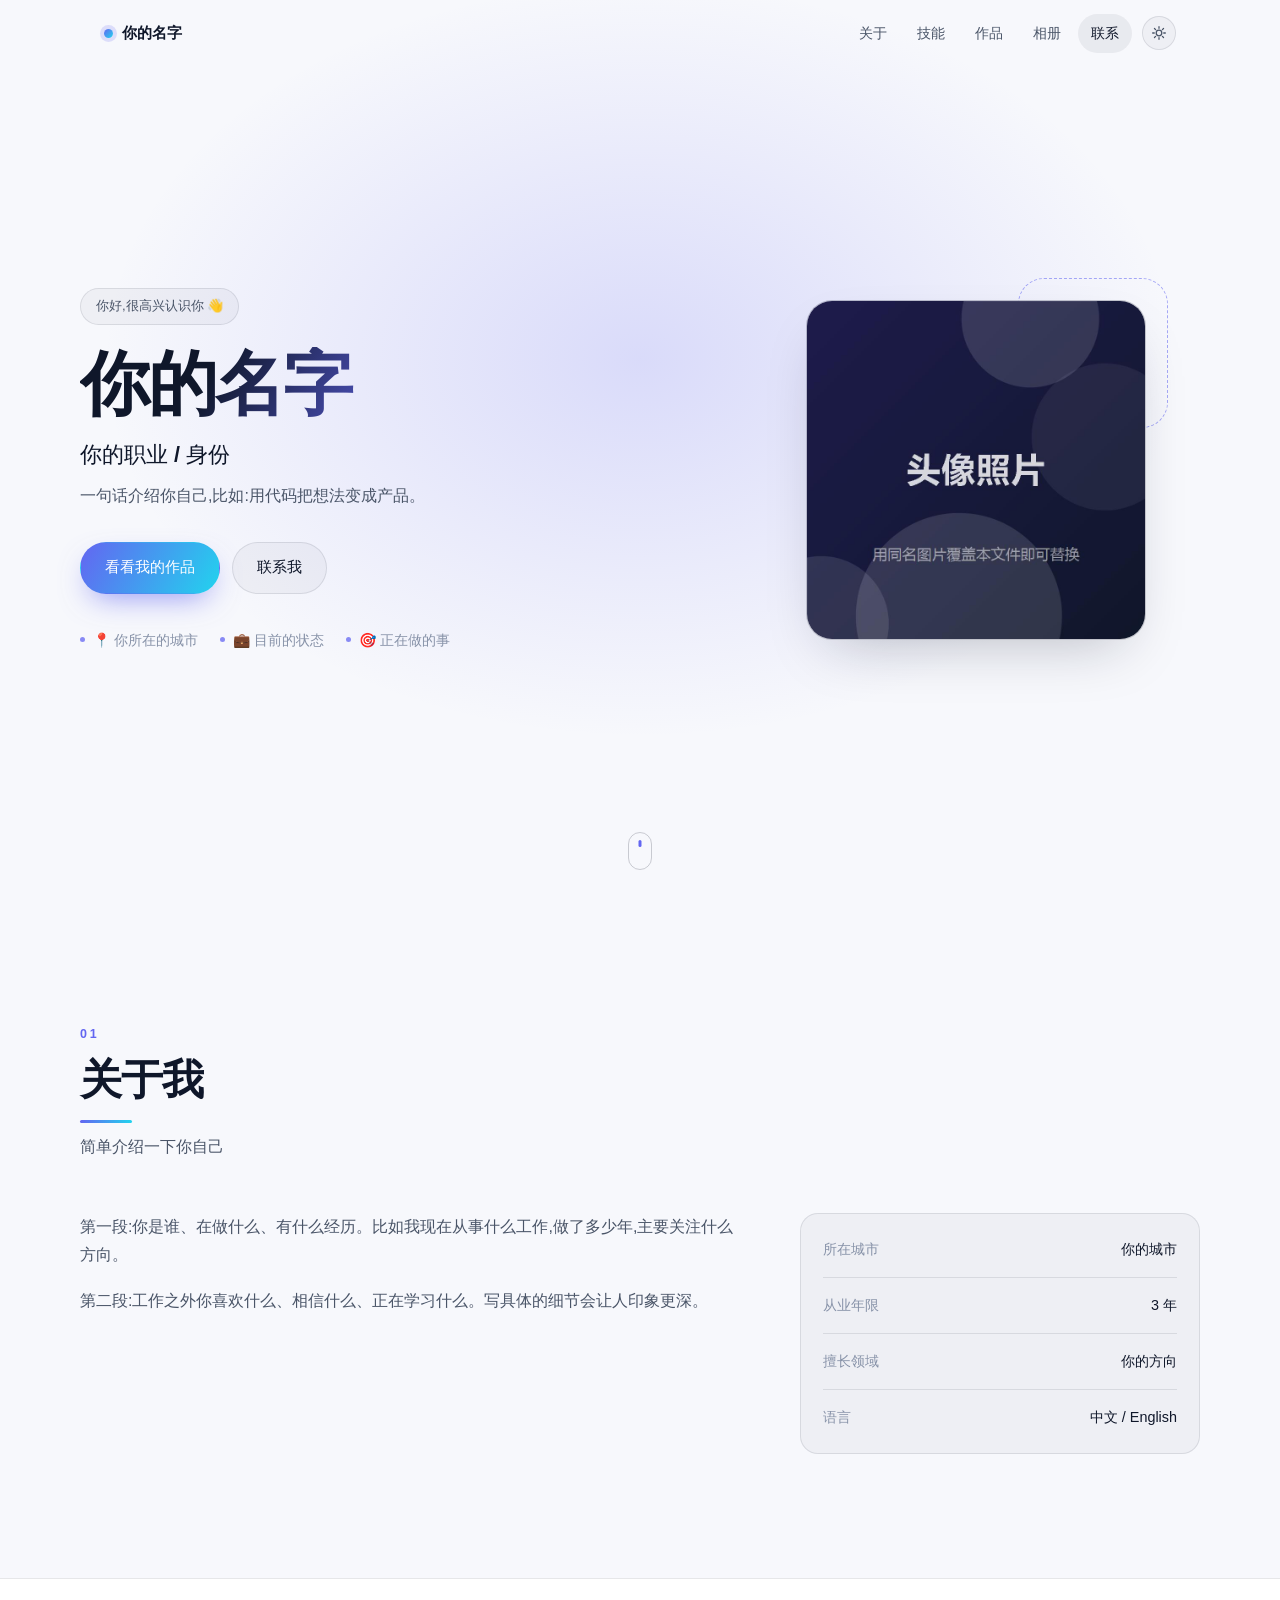
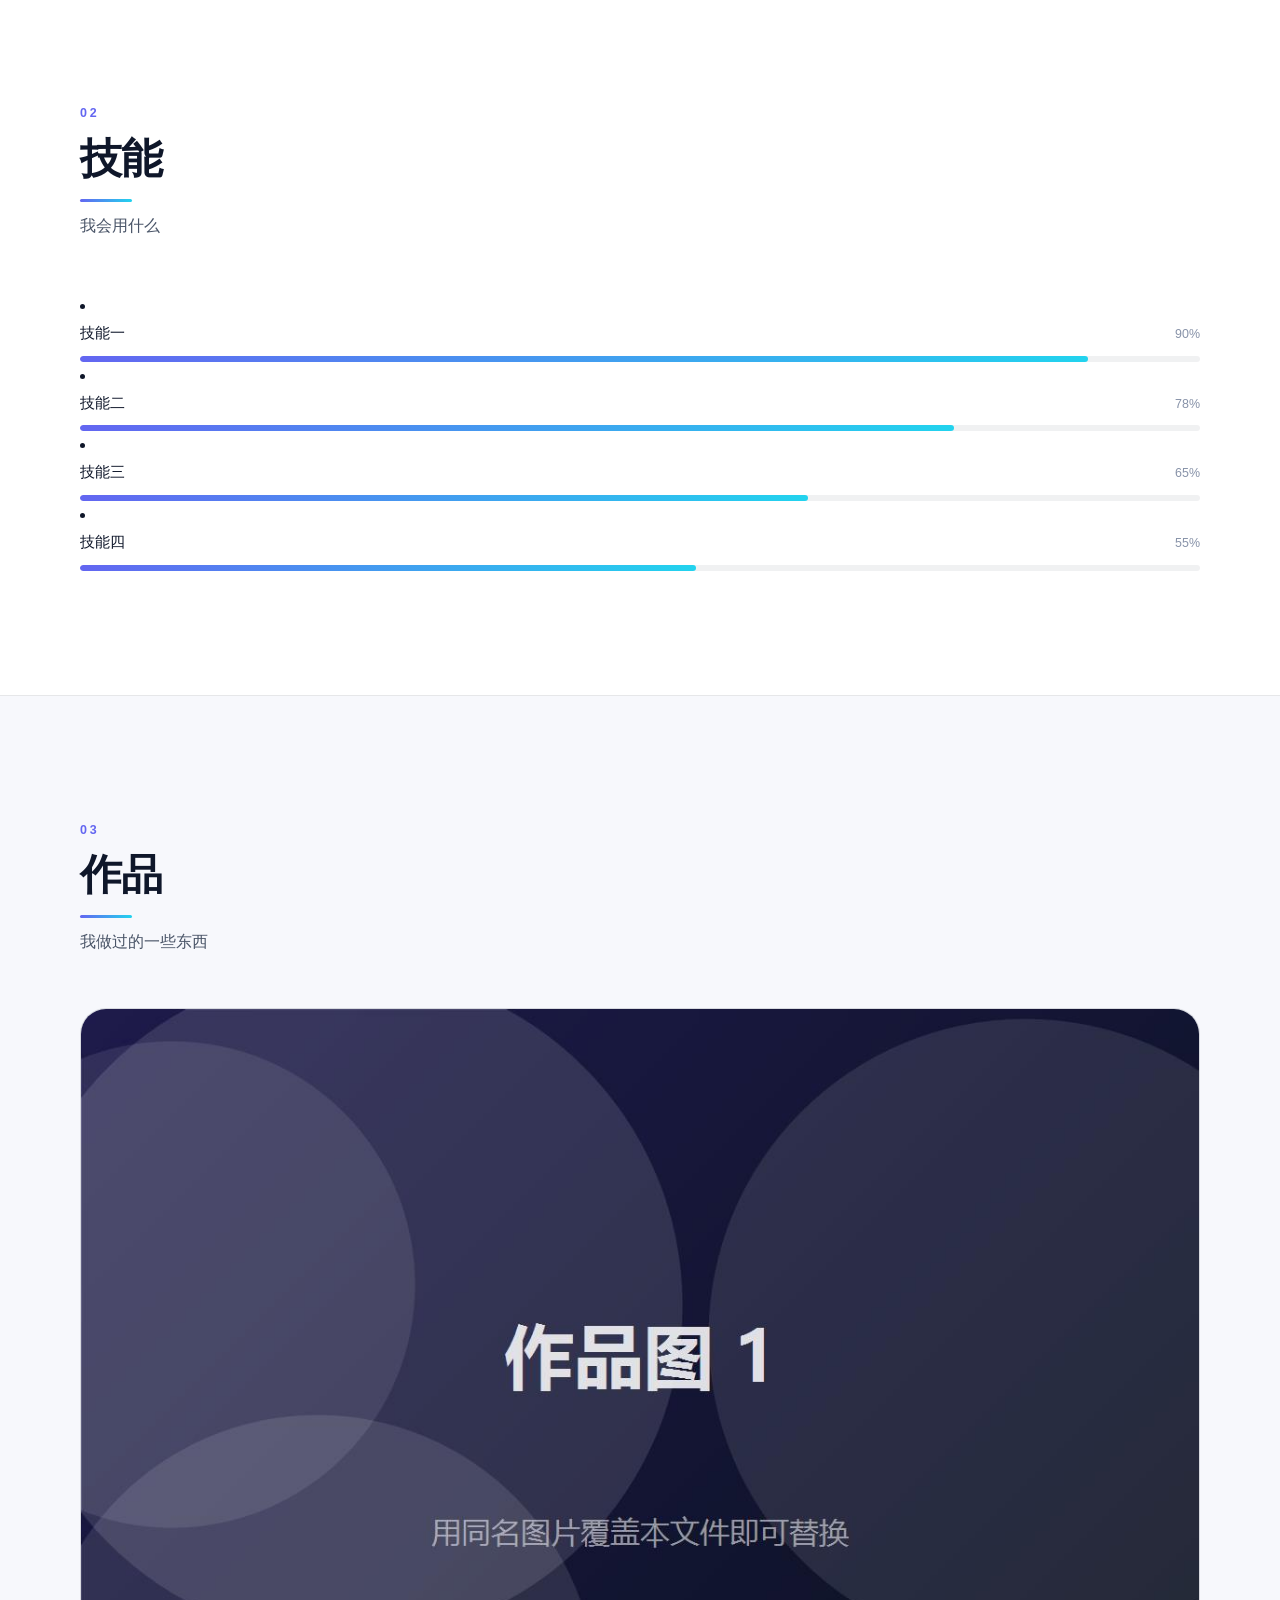
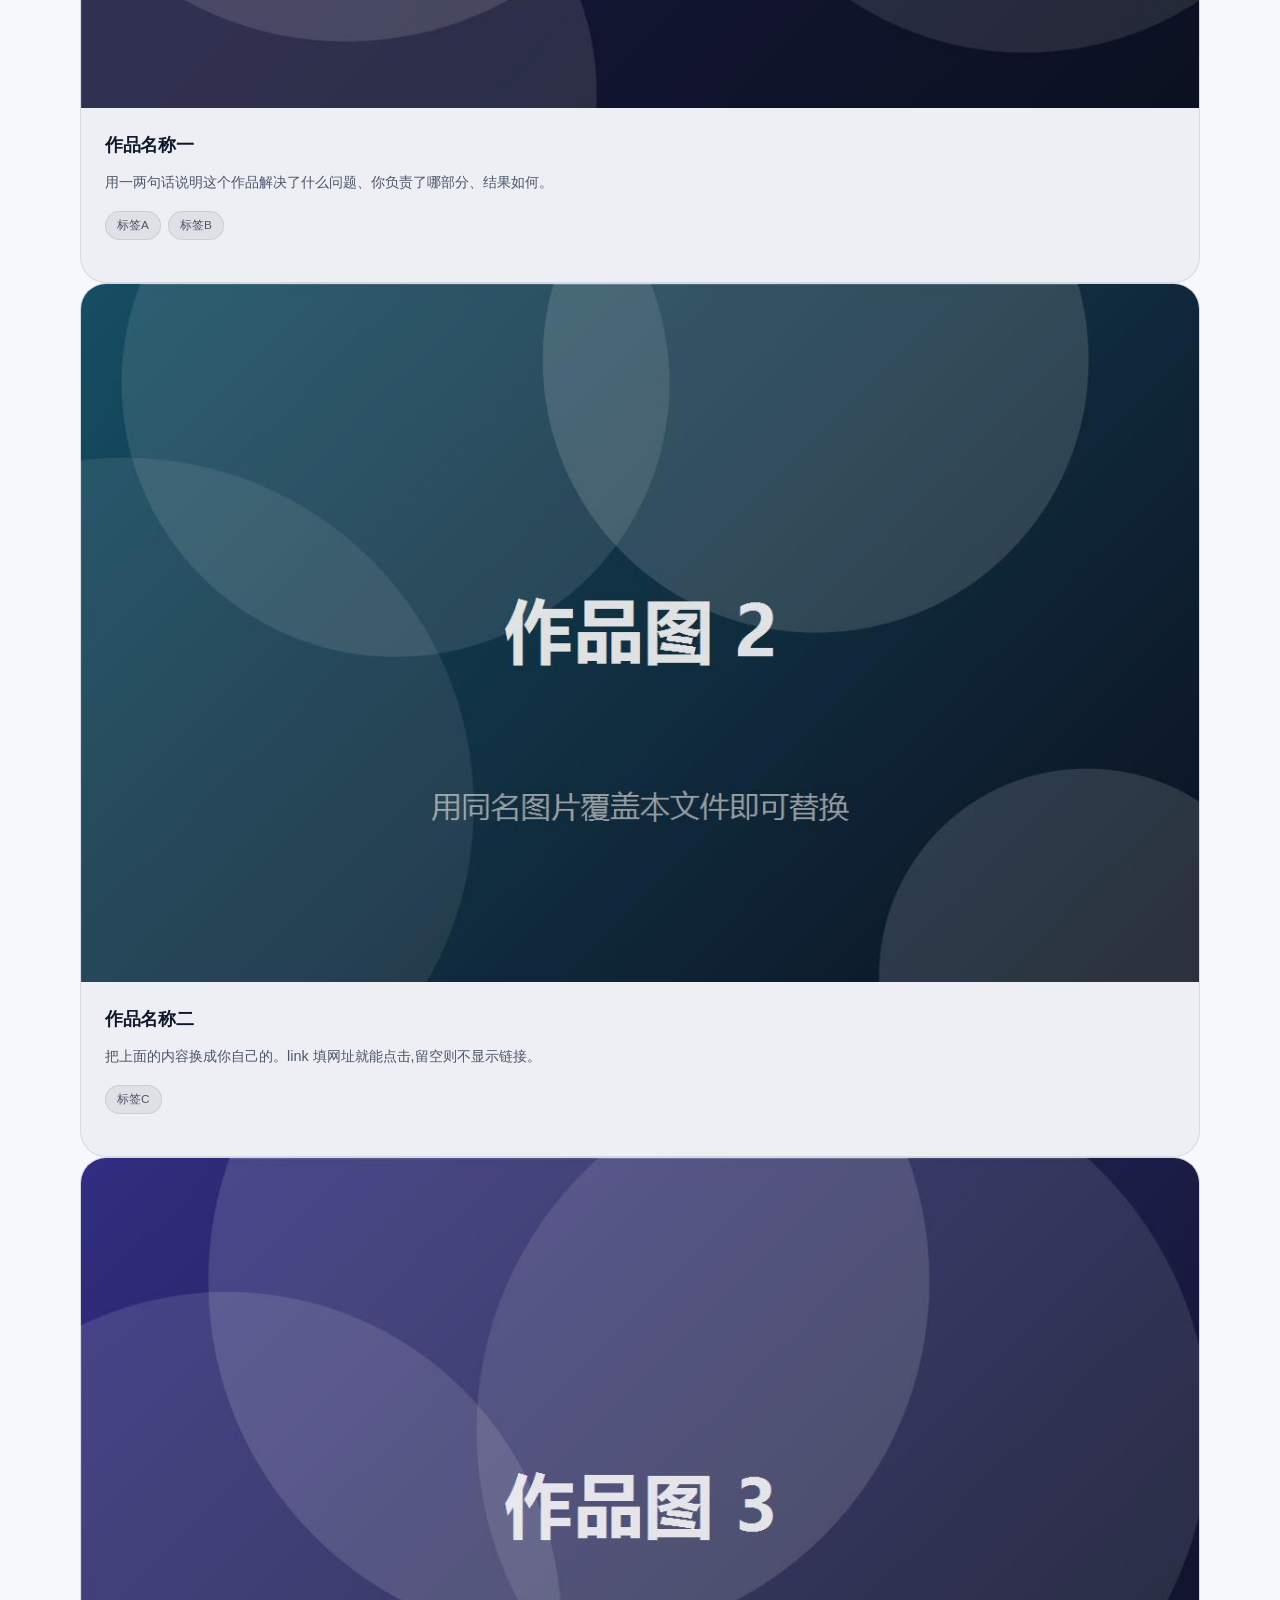
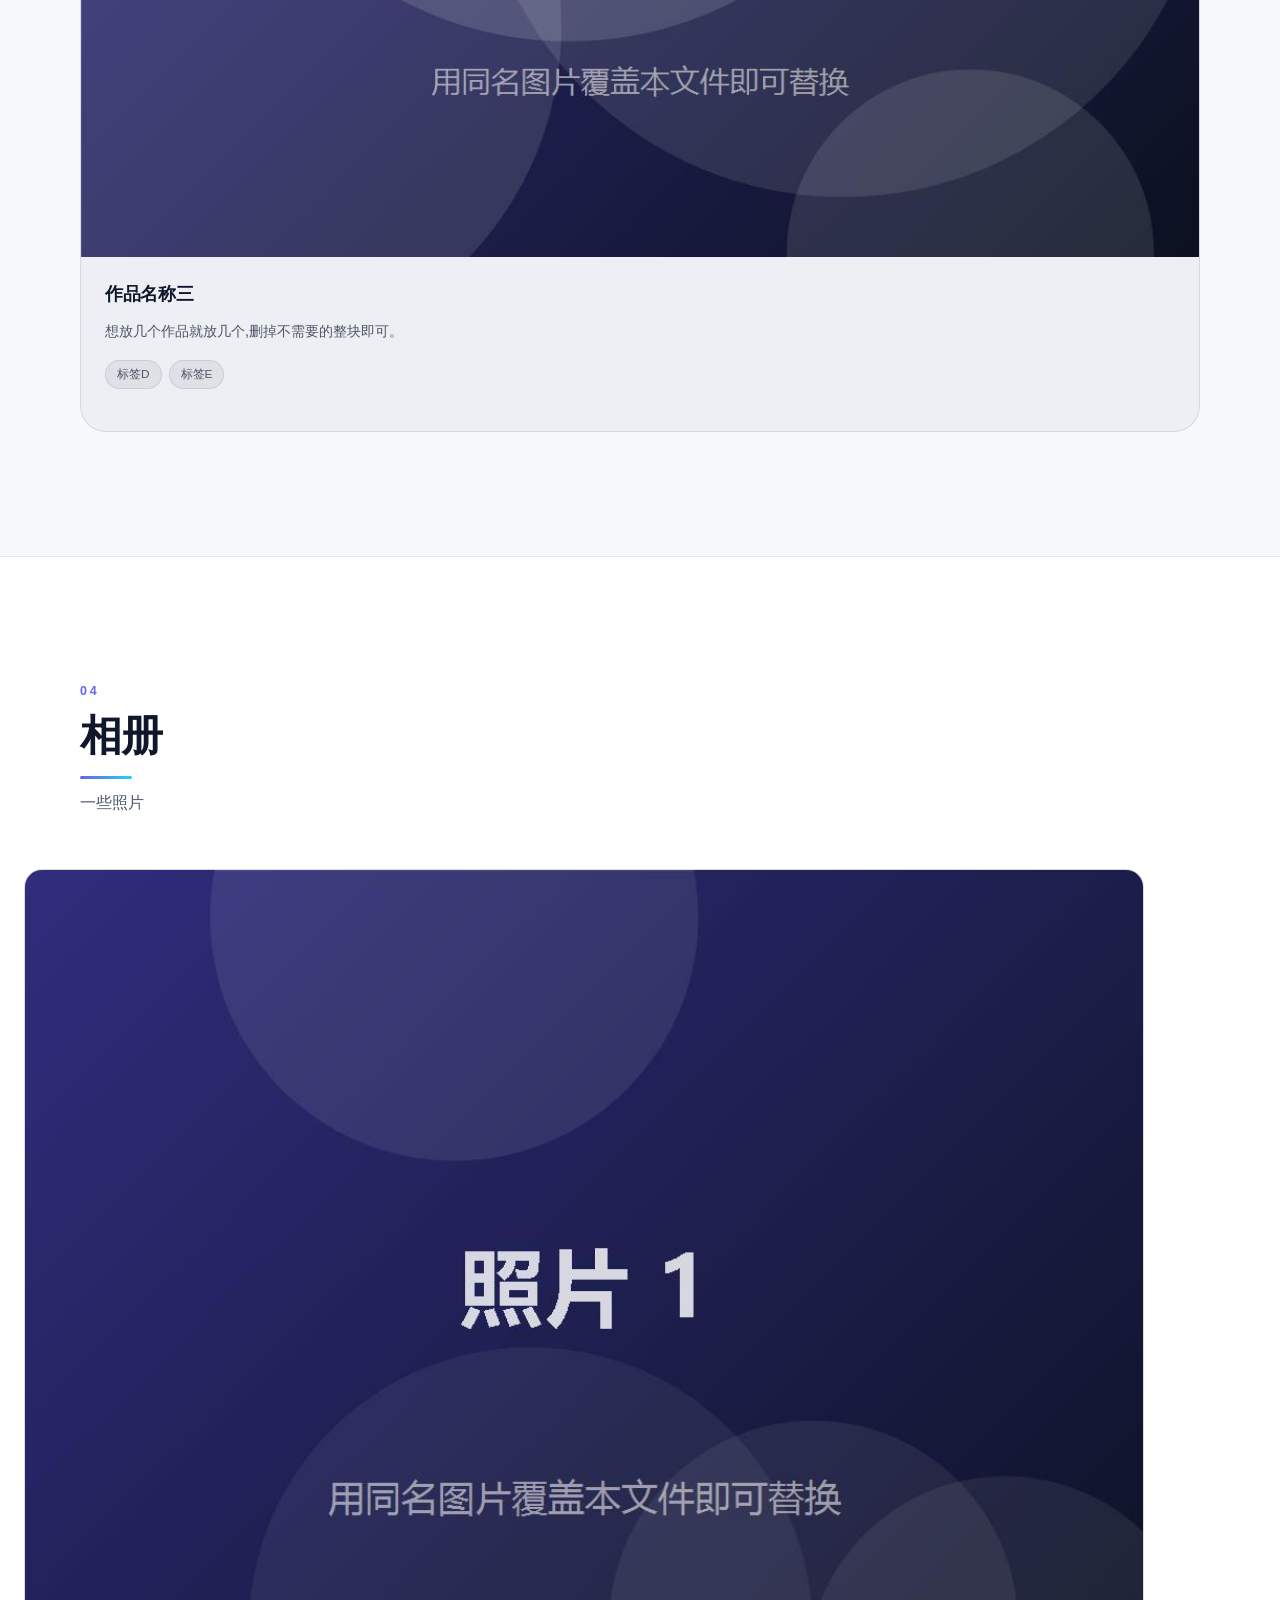
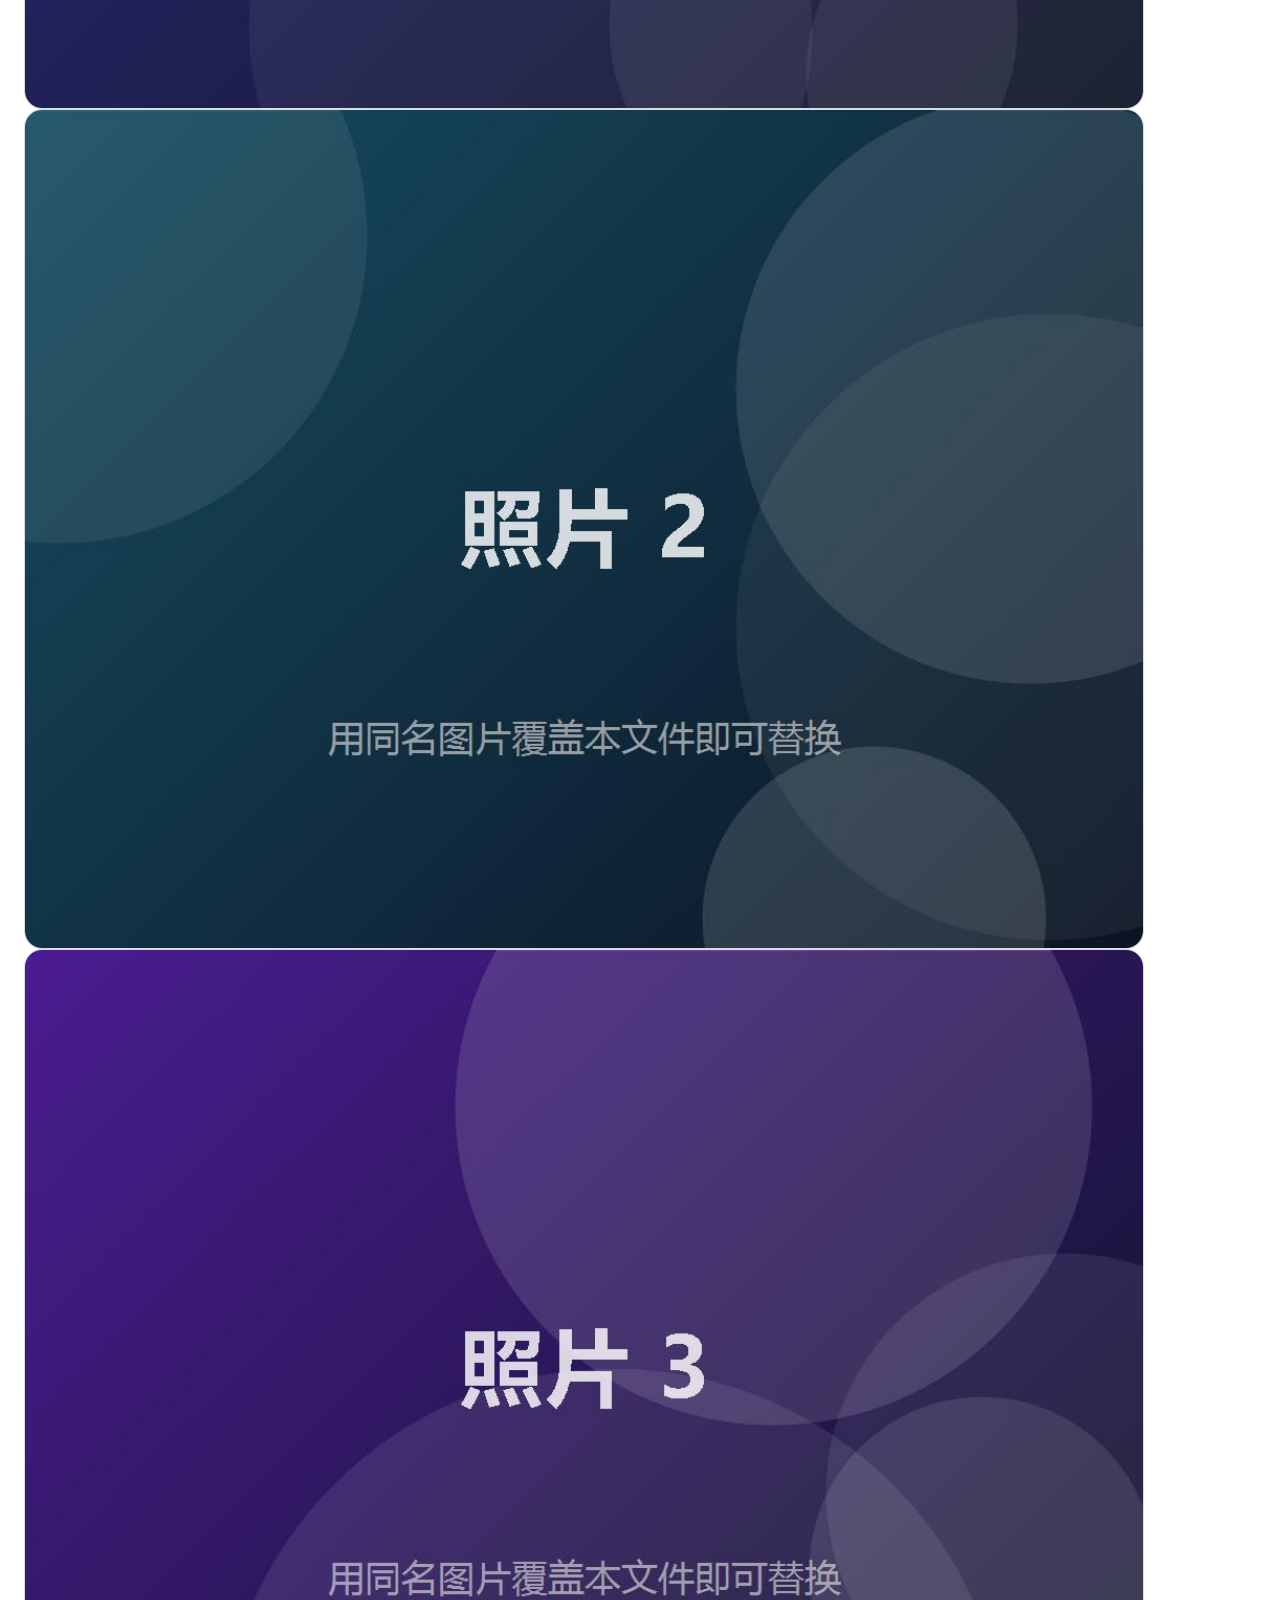
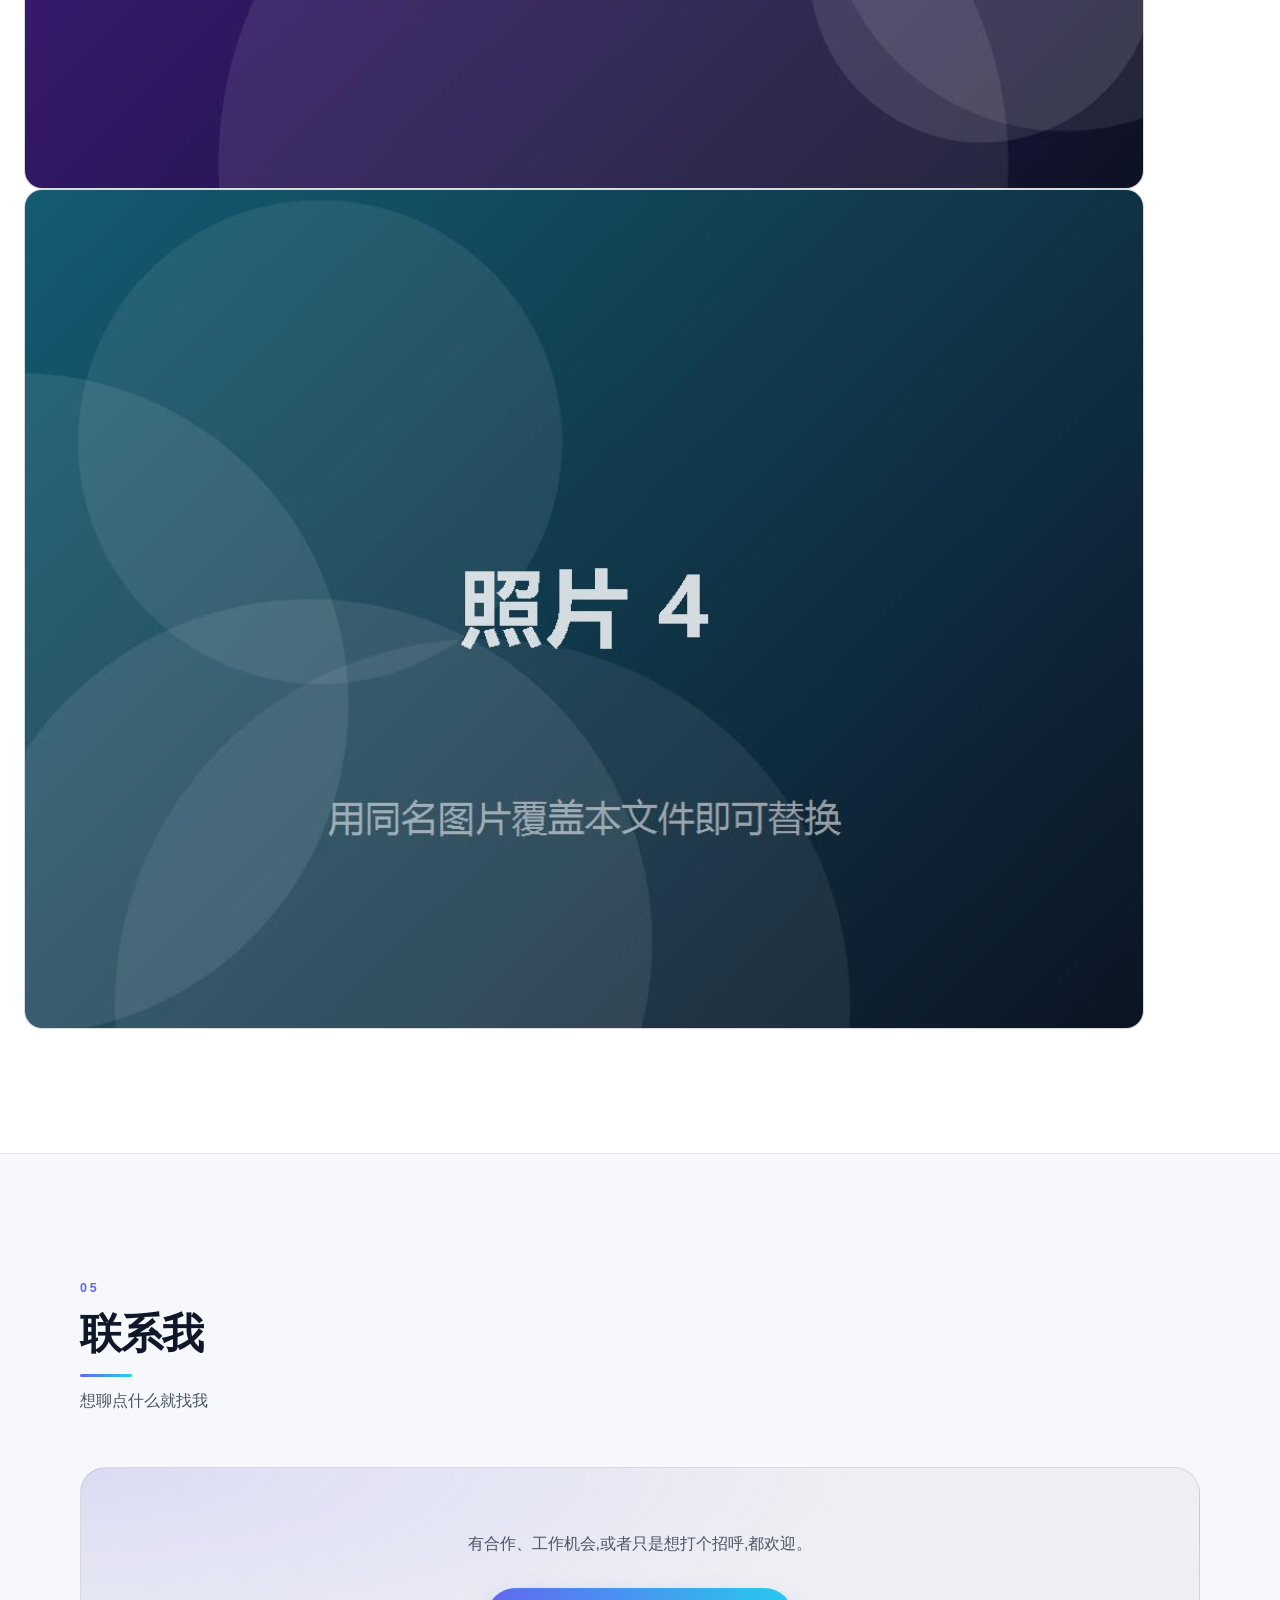
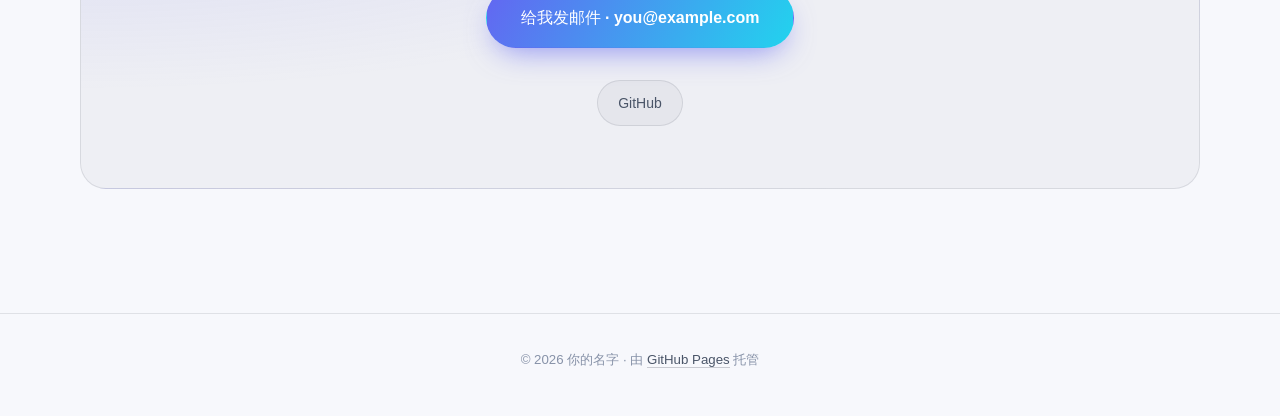
==== index.html @ f7c8733a "Deploy personal website (2026-09-28 12:48)" ====
<!DOCTYPE html>
<html lang="zh-CN" data-theme="dark">
<head>
<meta charset="UTF-8">
<meta name="viewport" content="width=device-width, initial-scale=1">
<meta name="description" content="我的个人网站 —— 作品、经历与联系方式">
<meta name="theme-color" content="#0b1120">

<!-- 社交分享卡片(可选,不影响显示) -->
<meta property="og:type" content="website">
<meta property="og:title" content="个人主页">
<meta property="og:description" content="我的个人网站 —— 作品、经历与联系方式">
<meta property="og:image" content="./images/avatar.jpg">

<title>个人主页</title>

<link rel="icon" href="./images/avatar.jpg">
<link rel="stylesheet" href="./styles.css">
</head>

<body>
<!-- 顶部导航 -->
<header class="nav" id="nav">
  <div class="nav__inner">
    <a class="nav__brand" href="#top">
      <span class="nav__dot" aria-hidden="true"></span>
      <span data-config="name">你的名字</span>
    </a>

    <button class="nav__toggle" id="navToggle" aria-label="打开菜单" aria-expanded="false" aria-controls="navMenu">
      <span></span><span></span><span></span>
    </button>

    <nav class="nav__menu" id="navMenu" aria-label="主导航">
      <a href="#about">关于</a>
      <a href="#skills">技能</a>
      <a href="#works">作品</a>
      <a href="#gallery">相册</a>
      <a href="#contact">联系</a>
      <button class="theme-btn" id="themeToggle" aria-label="切换深浅色">
        <svg class="icon-sun" viewBox="0 0 24 24" aria-hidden="true"><circle cx="12" cy="12" r="4.2"/><g stroke-linecap="round"><path d="M12 2.5v2.4M12 19.1v2.4M2.5 12h2.4M19.1 12h2.4M5.2 5.2l1.7 1.7M17.1 17.1l1.7 1.7M18.8 5.2l-1.7 1.7M6.9 17.1l-1.7 1.7"/></g></svg>
        <svg class="icon-moon" viewBox="0 0 24 24" aria-hidden="true"><path d="M20 14.5A8.5 8.5 0 0 1 9.5 4a8.5 8.5 0 1 0 10.5 10.5z"/></svg>
      </button>
    </nav>
  </div>
</header>

<main id="top">

  <!-- 首屏 -->
  <section class="hero">
    <div class="hero__glow" aria-hidden="true"></div>

    <div class="hero__inner">
      <div class="hero__text reveal">
        <p class="hero__eyebrow" data-config="greeting">你好,很高兴认识你 👋</p>

        <h1 class="hero__title">
          <span data-config="name">你的名字</span>
        </h1>

        <p class="hero__role" data-config="role">你的职业 / 身份</p>
        <p class="hero__tagline" data-config="tagline">这里是你的主页</p>

        <div class="hero__actions">
          <a class="btn btn--primary" href="#works">看看我的作品</a>
          <a class="btn btn--ghost" href="#contact">联系我</a>
        </div>

        <ul class="hero__meta" id="heroMeta"></ul>
      </div>

      <div class="hero__photo reveal" data-delay="120">
        <div class="photo-frame">
          <img id="heroAvatar" class="photo-frame__img" src="./images/avatar.jpg" alt="个人照片" width="800" height="800">
        </div>
        <div class="photo-frame__ring" aria-hidden="true"></div>
      </div>
    </div>

    <a class="hero__scroll" href="#about" aria-label="向下滚动">
      <span></span>
    </a>
  </section>

  <!-- 关于 -->
  <section class="section" id="about">
    <div class="section__head reveal">
      <span class="section__index">01</span>
      <h2 class="section__title">关于我</h2>
      <p class="section__sub" data-config="aboutSub"></p>
    </div>

    <div class="about">
      <div class="about__body reveal">
        <p data-config="aboutP1"></p>
        <p data-config="aboutP2"></p>
      </div>

      <dl class="about__facts" id="aboutFacts"></dl>
    </div>
  </section>

  <!-- 技能 -->
  <section class="section section--alt" id="skills">
    <div class="section__head reveal">
      <span class="section__index">02</span>
      <h2 class="section__title">技能</h2>
      <p class="section__sub" data-config="skillsSub"></p>
    </div>

    <ul class="skills" id="skills"></ul>
  </section>

  <!-- 作品 -->
  <section class="section" id="works">
    <div class="section__head reveal">
      <span class="section__index">03</span>
      <h2 class="section__title">作品</h2>
      <p class="section__sub" data-config="worksSub"></p>
    </div>

    <div class="works" id="works"></div>
  </section>

  <!-- 相册 -->
  <section class="section section--alt" id="gallery">
    <div class="section__head reveal">
      <span class="section__index">04</span>
      <h2 class="section__title">相册</h2>
      <p class="section__sub" data-config="gallerySub"></p>
    </div>

    <div class="gallery" id="gallery"></div>
  </section>

  <!-- 联系 -->
  <section class="section" id="contact">
    <div class="section__head reveal">
      <span class="section__index">05</span>
      <h2 class="section__title">联系我</h2>
      <p class="section__sub" data-config="contactSub"></p>
    </div>

    <div class="contact reveal">
      <p class="contact__lead" data-config="contactLead"></p>
      <a class="btn btn--primary btn--lg" id="contactMail" href="#">给我发邮件</a>
      <ul class="contact__links" id="contactLinks"></ul>
    </div>
  </section>

</main>

<footer class="footer">
  <p>
    © <span id="year"></span>
    <span data-config="name">你的名字</span>
    · 由 <a href="https://pages.github.com/" target="_blank" rel="noopener">GitHub Pages</a> 托管
  </p>
</footer>

<!-- 图片灯箱 -->
<div class="lightbox" id="lightbox" hidden>
  <button class="lightbox__close" id="lightboxClose" aria-label="关闭">×</button>
  <img id="lightboxImg" src="" alt="">
</div>

<script src="./content.js"></script>
<script src="./script.js"></script>
</body>
</html>
---- styles.css ----
/* ==========================================================================
   个人网站样式
   配色改这里就够了:下面 :root 里的 --accent / --accent-2 两个颜色
   ========================================================================== */

:root{
  --accent:      #6366f1;
  --accent-2:    #22d3ee;
  --radius:      18px;
  --radius-lg:   26px;
  --maxw:        1120px;
  --ease:        cubic-bezier(.22,.61,.36,1);
  --font: "Inter", -apple-system, BlinkMacSystemFont, "Segoe UI",
          "PingFang SC", "Hiragino Sans GB", "Microsoft YaHei", sans-serif;
}

/* 深色(默认) */
[data-theme="dark"]{
  --bg:        #0b1120;
  --bg-alt:    #0e1526;
  --surface:   rgba(255,255,255,.045);
  --surface-2: rgba(255,255,255,.075);
  --border:    rgba(255,255,255,.10);
  --border-hi: rgba(255,255,255,.20);
  --text:      #e8edf7;
  --text-mid:  #a3aec4;
  --text-dim:  #6b7893;
  --shadow:    0 24px 60px -20px rgba(0,0,0,.85);
  --glow:      radial-gradient(60% 60% at 50% 40%, rgba(99,102,241,.30), transparent 70%);
}

/* 浅色 */
[data-theme="light"]{
  --bg:        #f7f8fc;
  --bg-alt:    #ffffff;
  --surface:   rgba(15,23,42,.035);
  --surface-2: rgba(15,23,42,.06);
  --border:    rgba(15,23,42,.10);
  --border-hi: rgba(15,23,42,.20);
  --text:      #0f172a;
  --text-mid:  #4a5568;
  --text-dim:  #8792a8;
  --shadow:    0 24px 60px -24px rgba(15,23,42,.28);
  --glow:      radial-gradient(60% 60% at 50% 40%, rgba(99,102,241,.20), transparent 70%);
}

*,*::before,*::after{ box-sizing:border-box; }

html{ scroll-behavior:smooth; scroll-padding-top:84px; }

body{
  margin:0;
  background:var(--bg);
  color:var(--text);
  font-family:var(--font);
  font-size:16px;
  line-height:1.75;
  -webkit-font-smoothing:antialiased;
  overflow-x:hidden;
  transition:background .35s var(--ease), color .35s var(--ease);
}

img{ max-width:100%; display:block; }
a{ color:inherit; text-decoration:none; }
ul,dl,dd{ margin:0; padding:0; list-style:none; }
h1,h2,h3,p{ margin:0; }
button{ font:inherit; cursor:pointer; }
svg{ width:1em; height:1em; fill:none; stroke:currentColor; stroke-width:1.9; }

::selection{ background:var(--accent); color:#fff; }

/* 滚动条 */
::-webkit-scrollbar{ width:10px; }
::-webkit-scrollbar-track{ background:var(--bg); }
::-webkit-scrollbar-thumb{ background:var(--border-hi); border-radius:99px; border:3px solid var(--bg); }
::-webkit-scrollbar-thumb:hover{ background:var(--accent); }

/* ---------- 进场动画 ---------- */
.reveal{
  opacity:0;
  transform:translateY(26px);
  transition:opacity .8s var(--ease), transform .8s var(--ease);
}
.reveal.is-visible{ opacity:1; transform:none; }

@media (prefers-reduced-motion:reduce){
  html{ scroll-behavior:auto; }
  .reveal{ opacity:1; transform:none; transition:none; }
  *{ animation-duration:.01ms !important; }
}

/* ==========================================================================
   导航
   ========================================================================== */
.nav{
  position:fixed; inset:0 0 auto; z-index:100;
  transition:background .3s var(--ease), border-color .3s var(--ease), backdrop-filter .3s;
  border-bottom:1px solid transparent;
}
.nav.is-stuck{
  background:color-mix(in srgb, var(--bg) 78%, transparent);
  backdrop-filter:blur(16px) saturate(180%);
  border-bottom-color:var(--border);
}
.nav__inner{
  max-width:var(--maxw); margin-inline:auto;
  padding:14px 24px;
  display:flex; align-items:center; gap:24px;
}
.nav__brand{
  display:flex; align-items:center; gap:9px;
  font-weight:650; letter-spacing:-.01em; font-size:.95rem;
  margin-right:auto;
}
.nav__dot{
  width:9px; height:9px; border-radius:50%;
  background:linear-gradient(135deg,var(--accent),var(--accent-2));
  box-shadow:0 0 0 4px color-mix(in srgb, var(--accent) 18%, transparent);
}
.nav__menu{ display:flex; align-items:center; gap:4px; }
.nav__menu > a{
  position:relative;
  padding:7px 13px; border-radius:99px;
  font-size:.875rem; color:var(--text-mid);
  transition:color .2s, background .2s;
}
.nav__menu > a:hover{ color:var(--text); background:var(--surface); }
.nav__menu > a.is-active{ color:var(--text); background:var(--surface-2); }

.theme-btn{
  display:grid; place-items:center;
  width:34px; height:34px; margin-left:6px;
  border:1px solid var(--border); border-radius:50%;
  background:var(--surface); color:var(--text-mid);
  transition:color .2s, border-color .2s, transform .2s;
}
.theme-btn:hover{ color:var(--text); border-color:var(--border-hi); transform:rotate(-18deg); }
.theme-btn svg{ width:16px; height:16px; }
[data-theme="dark"] .icon-sun,
[data-theme="light"] .icon-moon{ display:none; }

.nav__toggle{
  display:none; flex-direction:column; justify-content:center; gap:4px;
  width:38px; height:38px; padding:0 8px;
  background:none; border:1px solid var(--border); border-radius:11px;
}
.nav__toggle span{
  display:block; height:2px; border-radius:2px; background:var(--text);
  transition:transform .3s var(--ease), opacity .2s;
}
.nav__toggle[aria-expanded="true"] span:nth-child(1){ transform:translateY(6px) rotate(45deg); }
.nav__toggle[aria-expanded="true"] span:nth-child(2){ opacity:0; }
.nav__toggle[aria-expanded="true"] span:nth-child(3){ transform:translateY(-6px) rotate(-45deg); }

/* ==========================================================================
   首屏
   ========================================================================== */
.hero{
  position:relative;
  min-height:100svh;
  display:grid; align-items:center;
  padding:120px 24px 80px;
  overflow:hidden;
}
.hero__glow{
  position:absolute; inset:0; background:var(--glow);
  pointer-events:none;
  animation:breathe 9s ease-in-out infinite;
}
@keyframes breathe{
  0%,100%{ opacity:.75; transform:scale(1); }
  50%    { opacity:1;   transform:scale(1.12); }
}
.hero__inner{
  position:relative;
  max-width:var(--maxw); margin-inline:auto; width:100%;
  display:grid; grid-template-columns:1.15fr .85fr;
  align-items:center; gap:64px;
}
.hero__eyebrow{
  display:inline-block;
  padding:6px 15px; margin-bottom:22px;
  border:1px solid var(--border); border-radius:99px;
  background:var(--surface);
  font-size:.82rem; color:var(--text-mid);
}
.hero__title{
  font-size:clamp(2.4rem,6.2vw,4.4rem);
  font-weight:780; letter-spacing:-.035em; line-height:1.04;
  background:linear-gradient(120deg,var(--text) 22%,var(--accent) 62%,var(--accent-2));
  -webkit-background-clip:text; background-clip:text;
  -webkit-text-fill-color:transparent;
  margin-bottom:16px;
}
.hero__role{
  font-size:clamp(1.05rem,2vw,1.35rem);
  font-weight:560; color:var(--text);
  margin-bottom:8px;
}
.hero__tagline{ color:var(--text-mid); max-width:46ch; margin-bottom:32px; }

.hero__actions{ display:flex; flex-wrap:wrap; gap:12px; margin-bottom:34px; }

.btn{
  display:inline-flex; align-items:center; justify-content:center; gap:8px;
  padding:12px 24px; border-radius:99px;
  font-size:.92rem; font-weight:560; white-space:nowrap;
  border:1px solid transparent;
  transition:transform .22s var(--ease), box-shadow .22s, background .22s, border-color .22s, color .22s;
}
.btn--primary{
  background:linear-gradient(120deg,var(--accent),var(--accent-2));
  color:#fff;
  box-shadow:0 12px 30px -10px color-mix(in srgb, var(--accent) 70%, transparent);
}
.btn--primary:hover{
  transform:translateY(-2px);
  box-shadow:0 18px 40px -12px color-mix(in srgb, var(--accent) 85%, transparent);
}
.btn--ghost{
  background:var(--surface); border-color:var(--border); color:var(--text);
}
.btn--ghost:hover{ transform:translateY(-2px); border-color:var(--border-hi); background:var(--surface-2); }
.btn--lg{ padding:15px 34px; font-size:1rem; }

.hero__meta{ display:flex; flex-wrap:wrap; gap:10px 22px; font-size:.875rem; color:var(--text-dim); }
.hero__meta li{ display:flex; align-items:center; gap:8px; }
.hero__meta li::before{
  content:""; width:5px; height:5px; border-radius:50%;
  background:var(--accent); opacity:.75; flex:none;
}

/* 头像 */
.hero__photo{ position:relative; justify-self:center; }
.photo-frame{
  position:relative; z-index:1;
  width:min(340px,72vw); aspect-ratio:1;
  border-radius:var(--radius-lg);
  overflow:hidden;
  border:1px solid var(--border-hi);
  box-shadow:var(--shadow);
  background:var(--surface);
}
.photo-frame__img{ width:100%; height:100%; object-fit:cover; }
.photo-frame__ring{
  position:absolute; inset:-22px -22px auto auto; width:150px; height:150px;
  border:1.5px dashed color-mix(in srgb, var(--accent) 55%, transparent);
  border-radius:var(--radius-lg);
  animation:spin 26s linear infinite;
}
@keyframes spin{ to{ transform:rotate(360deg); } }

.hero__scroll{
  position:absolute; left:50%; bottom:30px; translate:-50% 0;
  width:24px; height:38px; border:1.5px solid var(--border-hi); border-radius:99px;
}
.hero__scroll span{
  position:absolute; left:50%; top:7px; translate:-50% 0;
  width:3px; height:7px; border-radius:99px; background:var(--accent);
  animation:wheel 1.8s var(--ease) infinite;
}
@keyframes wheel{
  0%  { opacity:0; translate:-50% -3px; }
  40% { opacity:1; }
  100%{ opacity:0; translate:-50% 14px; }
}

/* ==========================================================================
   区块通用
   ========================================================================== */
.section{ padding:clamp(76px,10vw,124px) 24px; }
.section--alt{ background:var(--bg-alt); border-block:1px solid var(--border); }
.section > *{ max-width:var(--maxw); margin-inline:auto; }

.section__head{ margin-bottom:52px; }
.section__index{
  display:block;
  font-size:.78rem; font-weight:700; letter-spacing:.22em;
  color:var(--accent); margin-bottom:10px;
}
.section__title{
  font-size:clamp(1.75rem,4vw,2.6rem);
  font-weight:740; letter-spacing:-.03em; line-height:1.15;
  margin-bottom:10px;
}
.section__title::after{
  content:""; display:block; width:52px; height:3px; margin-top:16px;
  border-radius:3px;
  background:linear-gradient(90deg,var(--accent),var(--accent-2));
}
.section__sub{ color:var(--text-mid); max-width:58ch; }

/* ==========================================================================
   关于
   ========================================================================== */
.about{ display:grid; grid-template-columns:1.25fr .75fr; gap:52px; align-items:start; }
.about__body p{ color:var(--text-mid); margin-bottom:18px; }
.about__body p:last-child{ margin-bottom:0; }

.about__facts{
  padding:8px 22px;
  border:1px solid var(--border); border-radius:var(--radius);
  background:var(--surface);
}
.about__facts > div{
  display:flex; justify-content:space-between; gap:18px;
  padding:15px 0; border-bottom:1px solid var(--border);
  font-size:.9rem;
}
.about__facts > div:last-child{ border-bottom:0; }
.about__facts dt{ color:var(--text-dim); flex:none; }
.about__facts dd{ color:var(--text); font-weight:540; text-align:right; }

/* ==========================================================================
   技能
   ========================================================================== */
.skills{ display:grid; grid-template-columns:repeat(auto-fit,minmax(280px,1fr)); gap:18px 40px; }
.skill{ }
.skill__top{ display:flex; justify-content:space-between; align-items:baseline; margin-bottom:9px; }
.skill__name{ font-size:.95rem; font-weight:540; }
.skill__pct{ font-size:.78rem; color:var(--text-dim); font-variant-numeric:tabular-nums; }
.skill__track{
  height:6px; border-radius:99px; background:var(--surface-2); overflow:hidden;
}
.skill__bar{
  height:100%; width:0; border-radius:99px;
  background:linear-gradient(90deg,var(--accent),var(--accent-2));
  transition:width 1.3s var(--ease);
}
.reveal.is-visible .skill__bar{ width:var(--w); }

/* ==========================================================================
   作品
   ========================================================================== */
.works{ display:grid; grid-template-columns:repeat(auto-fit,minmax(310px,1fr)); gap:26px; }
.work{
  display:flex; flex-direction:column;
  border:1px solid var(--border); border-radius:var(--radius-lg);
  background:var(--surface);
  overflow:hidden;
  transition:transform .35s var(--ease), border-color .35s, box-shadow .35s;
}
.work:hover{
  transform:translateY(-6px);
  border-color:var(--border-hi);
  box-shadow:var(--shadow);
}
.work__thumb{ aspect-ratio:16/10; overflow:hidden; background:var(--surface-2); }
.work__thumb img{ width:100%; height:100%; object-fit:cover; transition:transform .6s var(--ease); }
.work:hover .work__thumb img{ transform:scale(1.05); }
.work__body{ padding:22px 24px 26px; display:flex; flex-direction:column; flex:1; }
.work__title{ font-size:1.1rem; font-weight:640; letter-spacing:-.015em; margin-bottom:9px; }
.work__desc{ font-size:.9rem; color:var(--text-mid); margin-bottom:16px; flex:1; }
.work__tags{ display:flex; flex-wrap:wrap; gap:7px; margin-bottom:16px; }
.work__tags span{
  padding:3px 11px; border-radius:99px;
  border:1px solid var(--border); background:var(--surface-2);
  font-size:.74rem; color:var(--text-mid);
}
.work__link{
  align-self:flex-start;
  font-size:.875rem; font-weight:560; color:var(--accent);
  display:inline-flex; align-items:center; gap:6px;
}
.work__link:hover{ gap:10px; }
.work__link::after{ content:"→"; transition:transform .25s var(--ease); }
.work__link:hover::after{ transform:translateX(3px); }

/* ==========================================================================
   相册
   ========================================================================== */
.gallery{ display:grid; grid-template-columns:repeat(auto-fit,minmax(230px,1fr)); gap:16px; }
.shot{
  position:relative; margin:0;
  aspect-ratio:4/3; overflow:hidden;
  border:1px solid var(--border); border-radius:var(--radius);
  background:var(--surface-2); cursor:zoom-in;
}
.shot img{ width:100%; height:100%; object-fit:cover; transition:transform .7s var(--ease), filter .4s; }
.shot:hover img{ transform:scale(1.07); }
.shot figcaption{
  position:absolute; inset:auto 0 0;
  padding:26px 16px 13px;
  font-size:.82rem; color:#fff;
  background:linear-gradient(to top, rgba(0,0,0,.72), transparent);
  opacity:0; transform:translateY(8px);
  transition:opacity .35s var(--ease), transform .35s var(--ease);
}
.shot:hover figcaption{ opacity:1; transform:none; }

/* 灯箱 */
.lightbox{
  position:fixed; inset:0; z-index:200;
  display:grid; place-items:center;
  padding:32px;
  background:rgba(4,7,16,.92);
  backdrop-filter:blur(8px);
  animation:fade .28s var(--ease);
}
@keyframes fade{ from{ opacity:0; } }
.lightbox[hidden]{ display:none; }
.lightbox img{
  max-width:min(1200px,92vw); max-height:86vh;
  border-radius:var(--radius); box-shadow:0 30px 90px -20px #000;
  animation:pop .34s var(--ease);
}
@keyframes pop{ from{ opacity:0; transform:scale(.94); } }
.lightbox__close{
  position:absolute; top:22px; right:26px;
  width:44px; height:44px; border-radius:50%;
  border:1px solid rgba(255,255,255,.22); background:rgba(255,255,255,.08);
  color:#fff; font-size:1.6rem; line-height:1;
  transition:background .2s, transform .2s;
}
.lightbox__close:hover{ background:rgba(255,255,255,.18); transform:rotate(90deg); }

/* ==========================================================================
   联系
   ========================================================================== */
.contact{
  padding:clamp(38px,6vw,62px);
  border:1px solid var(--border); border-radius:var(--radius-lg);
  background:
    radial-gradient(120% 120% at 0% 0%, color-mix(in srgb, var(--accent) 14%, transparent), transparent 58%),
    var(--surface);
  text-align:center;
}
.contact__lead{ color:var(--text-mid); max-width:52ch; margin:0 auto 30px; }
.contact__links{
  display:flex; flex-wrap:wrap; justify-content:center; gap:10px;
  margin-top:32px;
}
.contact__links a{
  padding:10px 20px; border-radius:99px;
  border:1px solid var(--border); background:var(--surface);
  font-size:.875rem; color:var(--text-mid);
  transition:color .2s, border-color .2s, transform .2s, background .2s;
}
.contact__links a:hover{
  color:var(--text); border-color:var(--accent);
  background:var(--surface-2); transform:translateY(-2px);
}

/* ==========================================================================
   页脚
   ========================================================================== */
.footer{
  padding:34px 24px 44px;
  border-top:1px solid var(--border);
  text-align:center;
  font-size:.83rem; color:var(--text-dim);
}
.footer a{ color:var(--text-mid); border-bottom:1px solid var(--border-hi); }
.footer a:hover{ color:var(--accent); }

/* ==========================================================================
   移动端
   ========================================================================== */
@media (max-width:880px){
  html{ scroll-padding-top:70px; }

  .nav__toggle{ display:flex; }
  .nav__menu{
    position:fixed; inset:62px 12px auto;
    flex-direction:column; align-items:stretch; gap:2px;
    padding:12px;
    border:1px solid var(--border); border-radius:var(--radius);
    background:color-mix(in srgb, var(--bg) 96%, transparent);
    backdrop-filter:blur(18px);
    box-shadow:var(--shadow);
    opacity:0; visibility:hidden; transform:translateY(-10px);
    transition:opacity .28s var(--ease), transform .28s var(--ease), visibility .28s;
  }
  .nav__menu.is-open{ opacity:1; visibility:visible; transform:none; }
  .nav__menu > a{ padding:12px 14px; font-size:.95rem; }
  .theme-btn{ width:100%; height:42px; margin:6px 0 0; border-radius:12px; }
  .theme-btn svg{ width:18px; height:18px; }

  .hero{ padding-top:104px; min-height:auto; }
  .hero__inner{ grid-template-columns:1fr; gap:44px; text-align:center; }
  .hero__text{ order:2; }
  .hero__photo{ order:1; }
  .hero__eyebrow{ margin-bottom:18px; }
  .hero__tagline{ margin-inline:auto; }
  .hero__actions{ justify-content:center; }
  .hero__meta{ justify-content:center; }
  .hero__scroll{ display:none; }

  .section > .section__head,
  .section > .about,
  .section > .skills,
  .section > .works,
  .section > .gallery,
  .section > .contact{ max-width:var(--maxw); }

  .section__head{ margin-bottom:38px; }
  .section__title::after{ margin-inline:auto; }
  .section__head{ text-align:center; }
  .section__sub{ margin-inline:auto; }

  .about{ grid-template-columns:1fr; gap:32px; }
  .works{ grid-template-columns:1fr; }
  .gallery{ grid-template-columns:repeat(auto-fit,minmax(150px,1fr)); gap:10px; }
  .contact{ padding:32px 22px; }
}

@media (max-width:420px){
  .hero__actions .btn{ width:100%; }
}
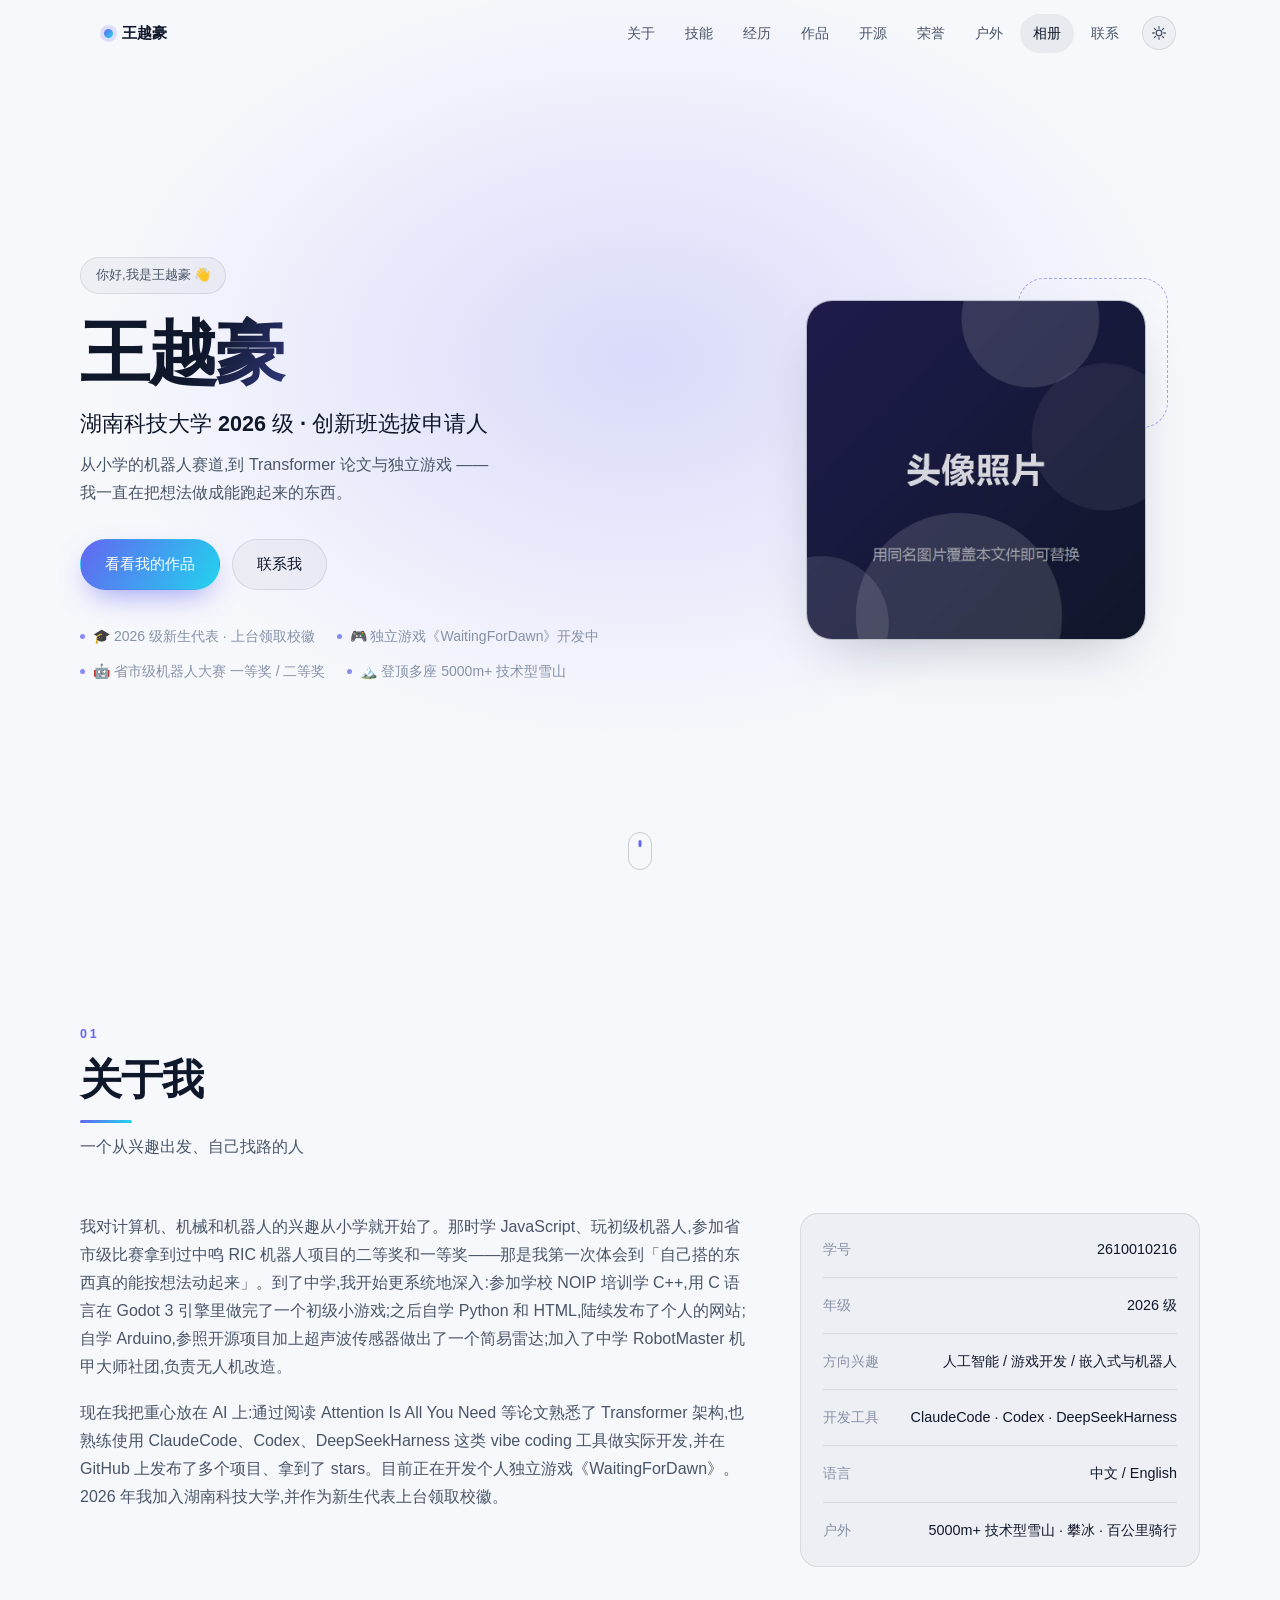
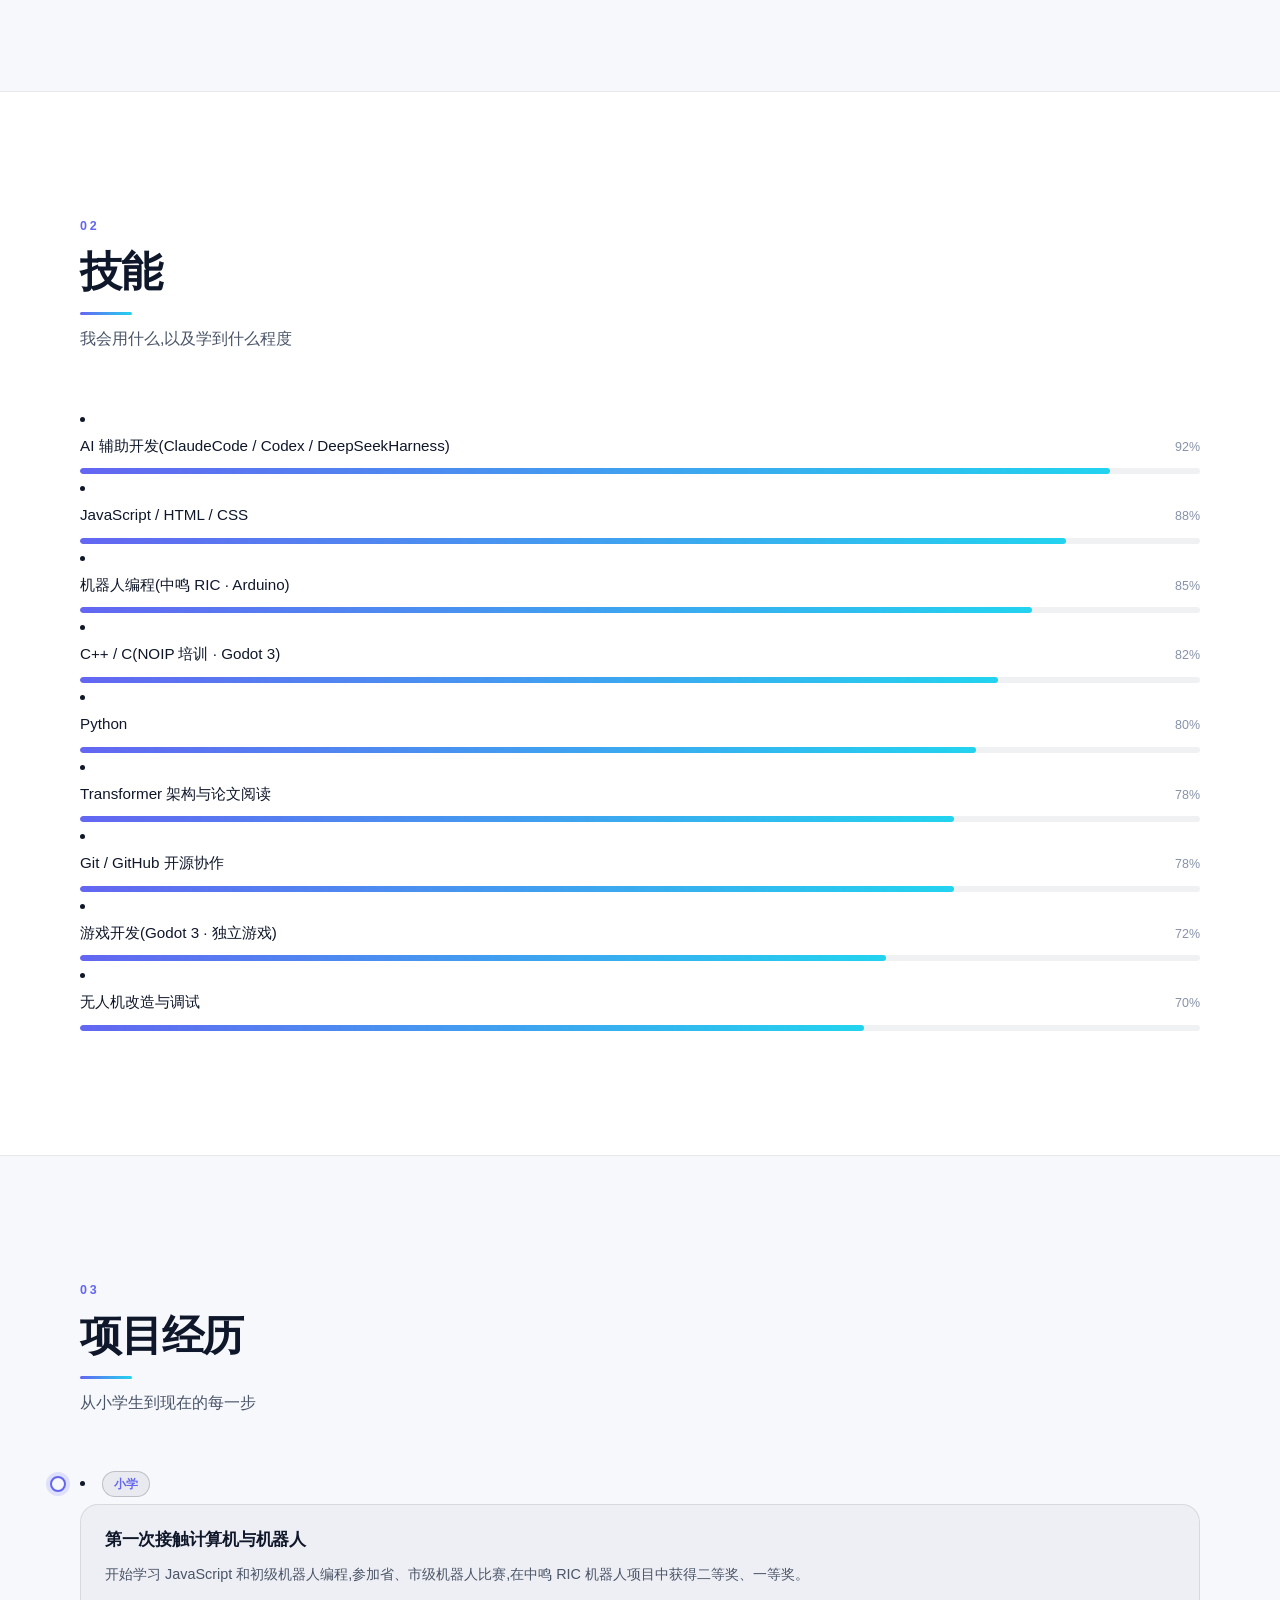
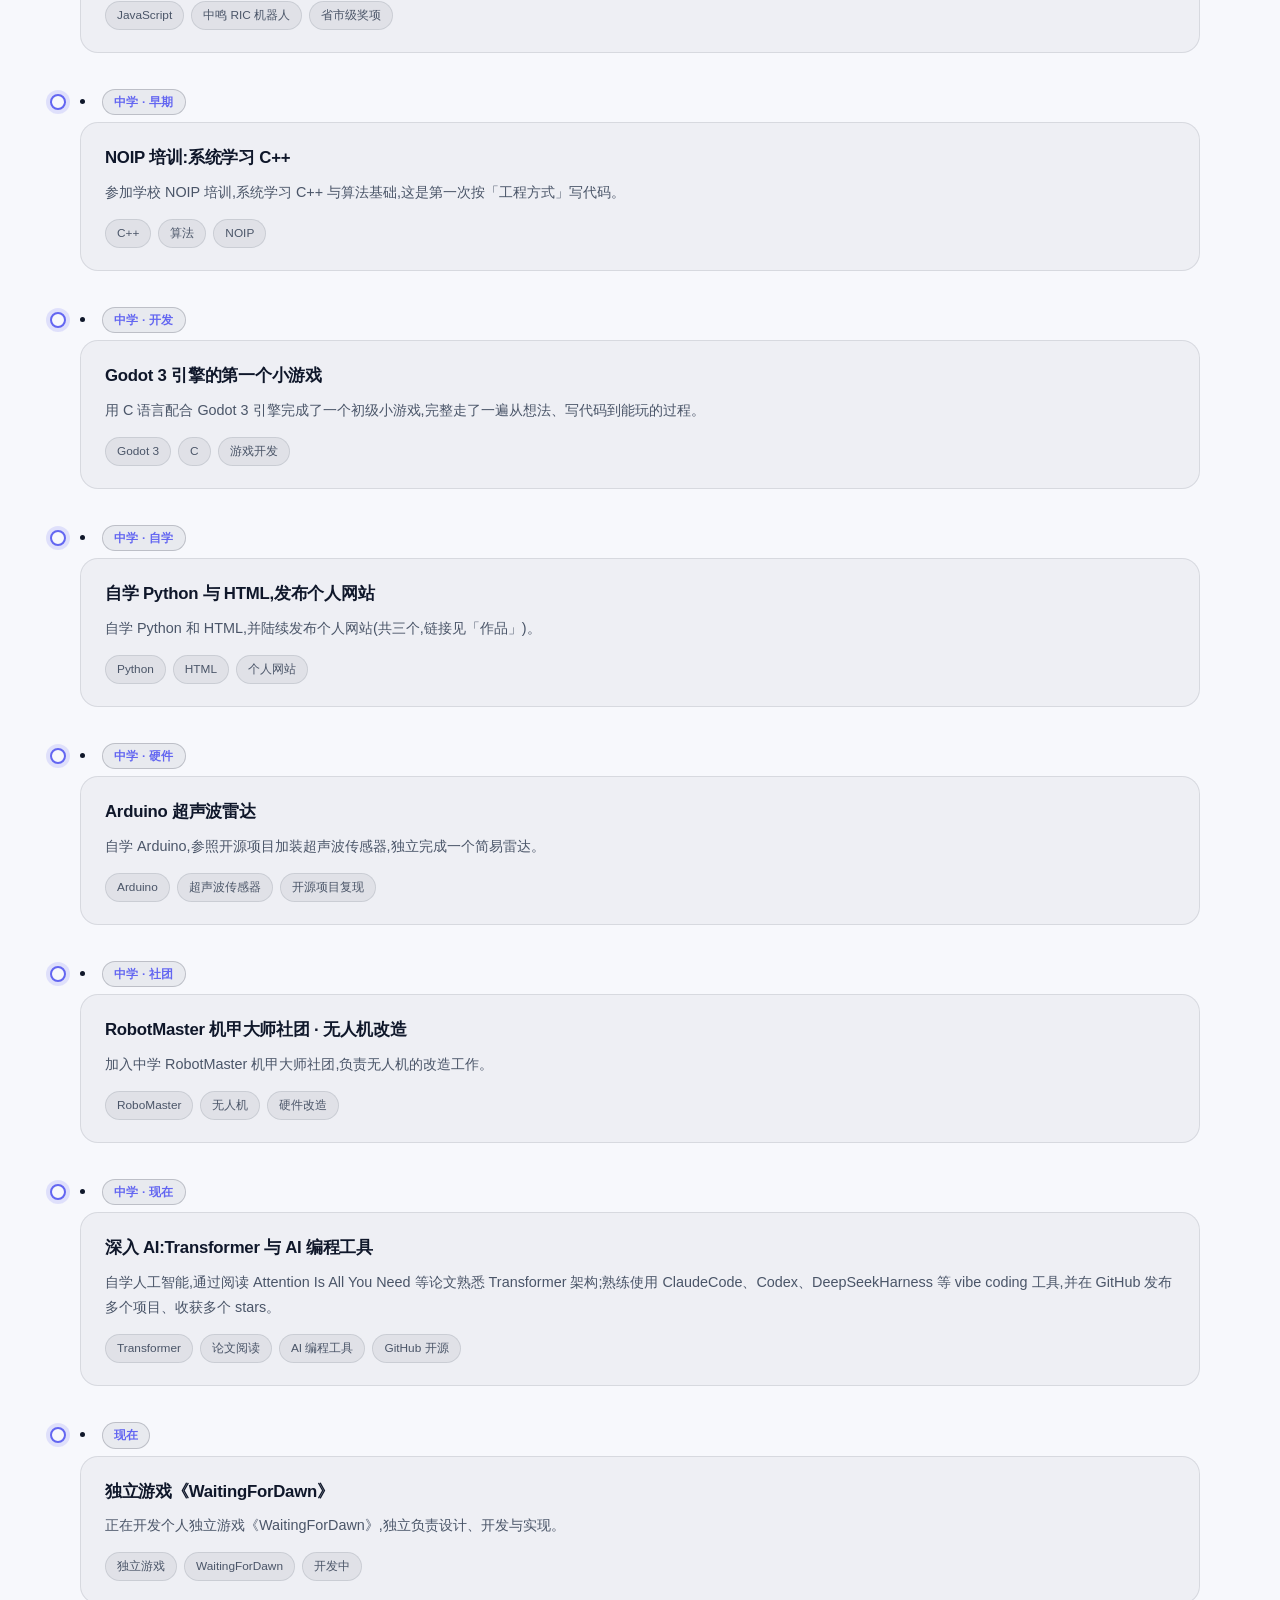
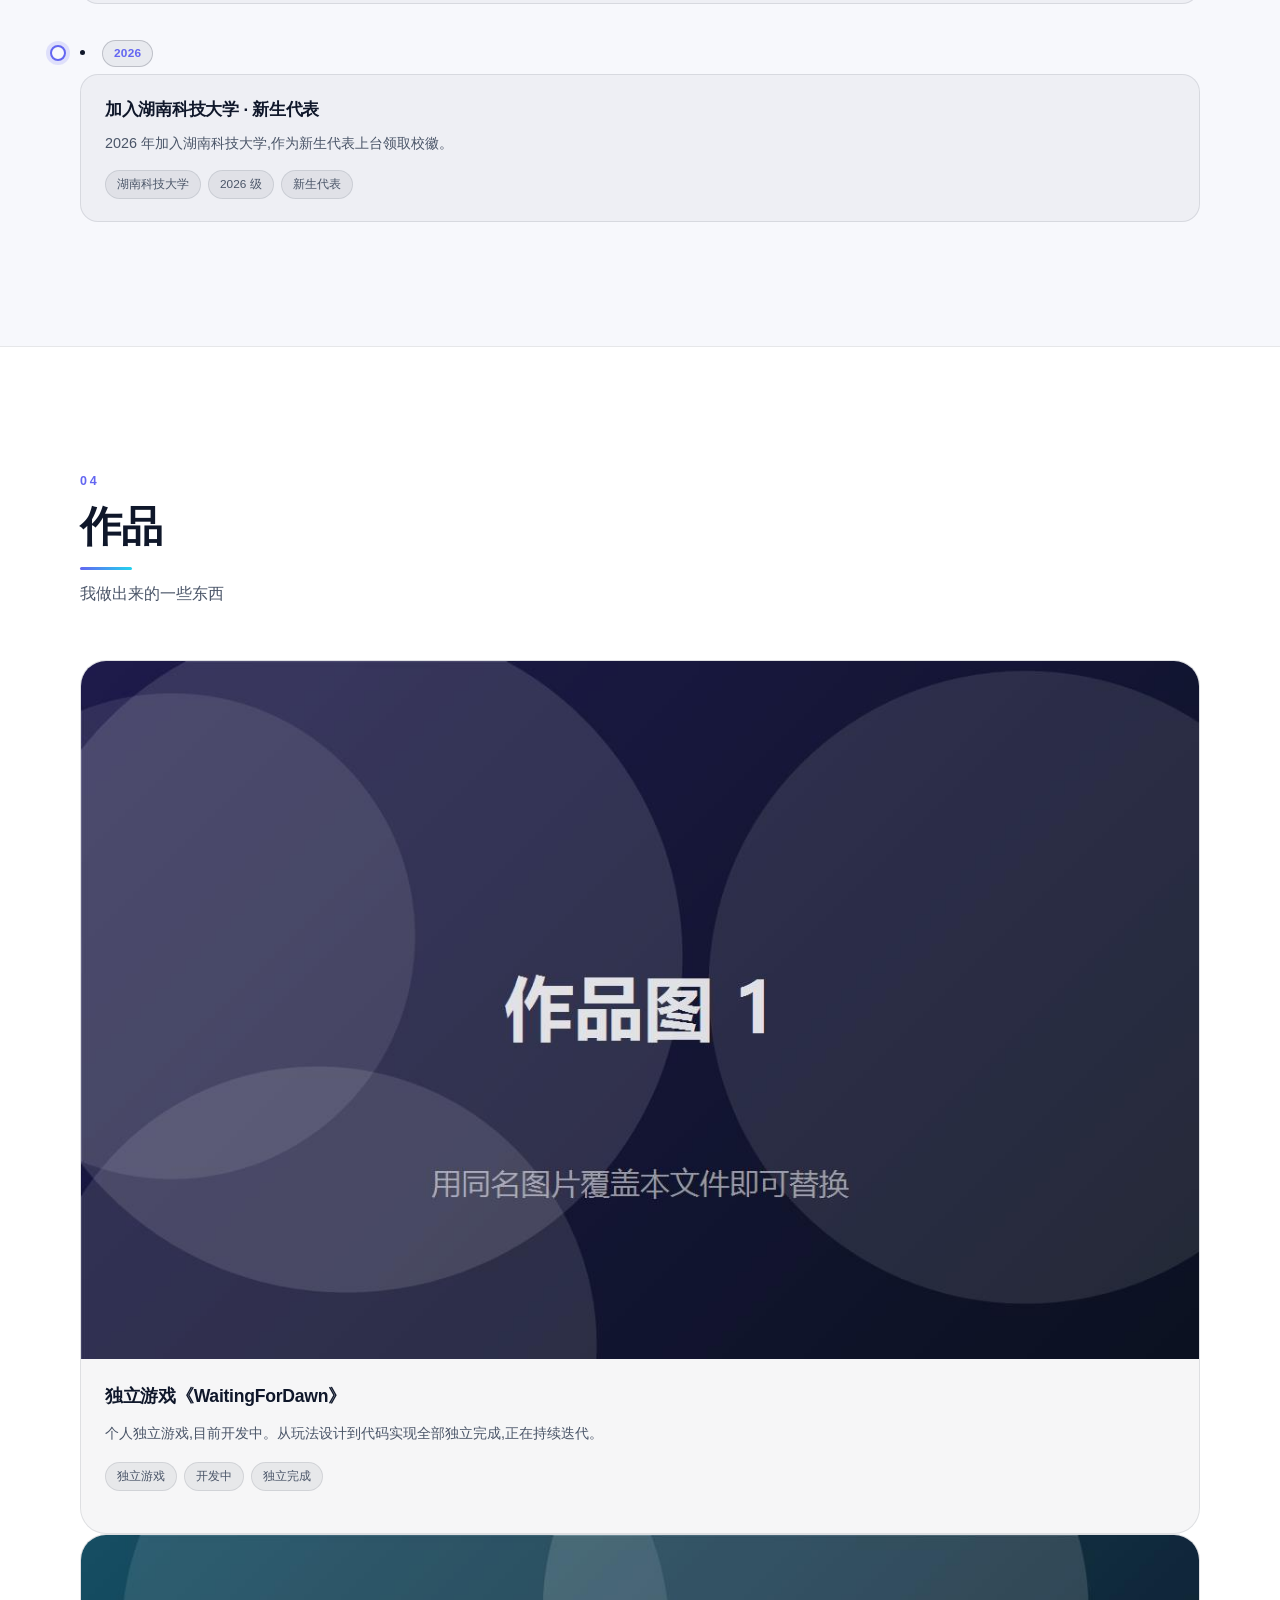
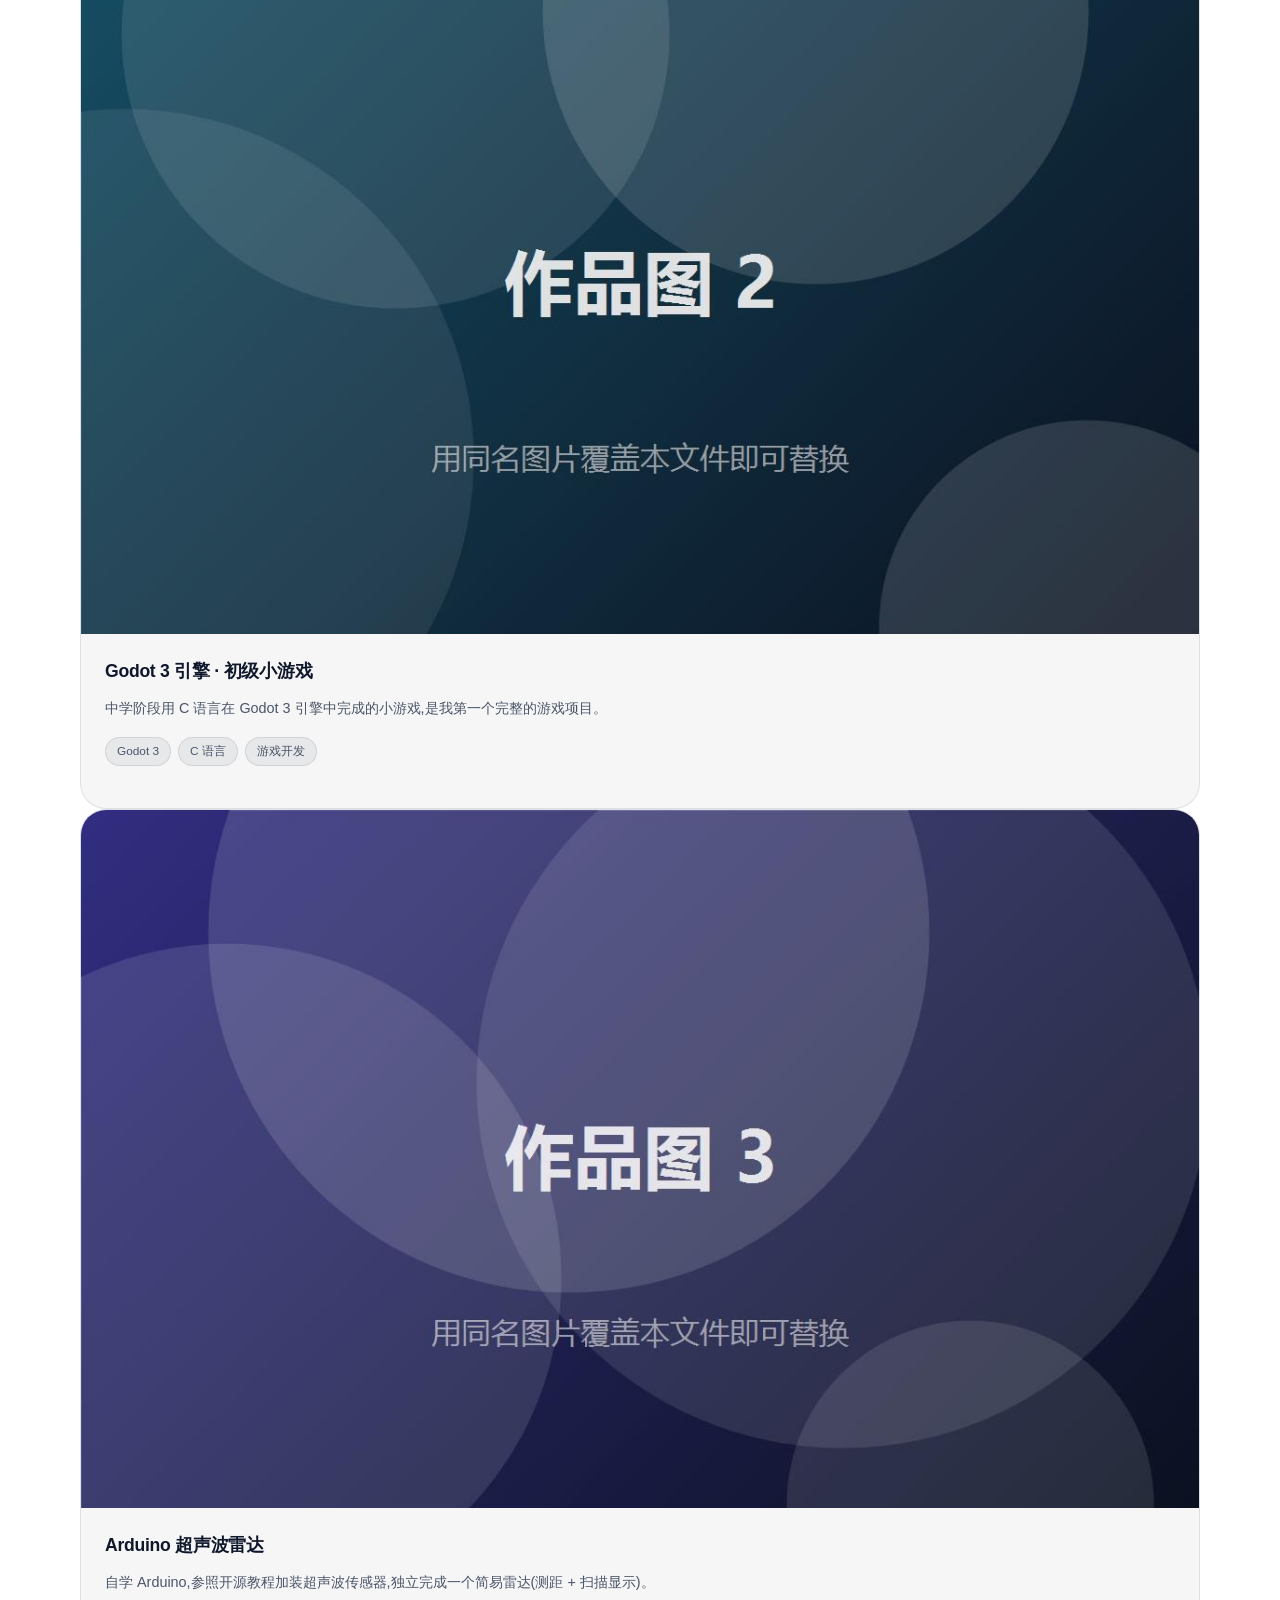
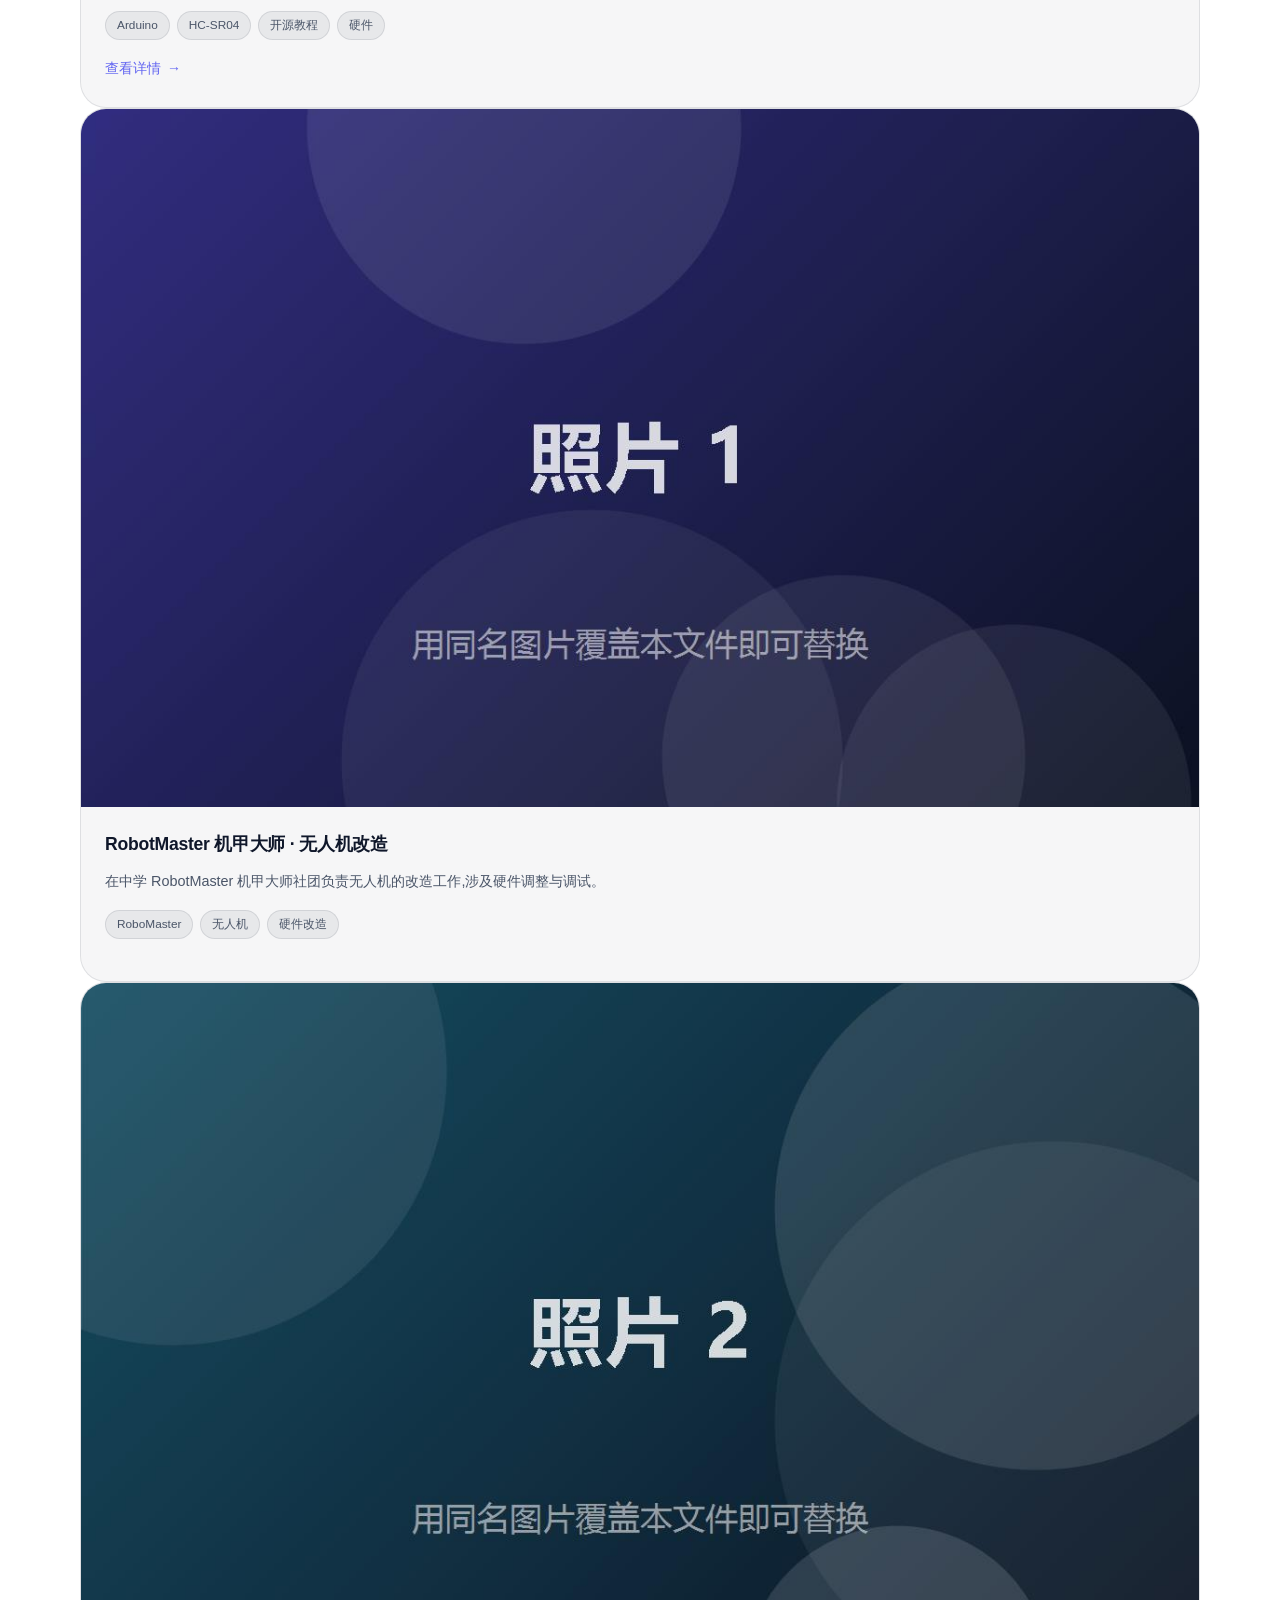
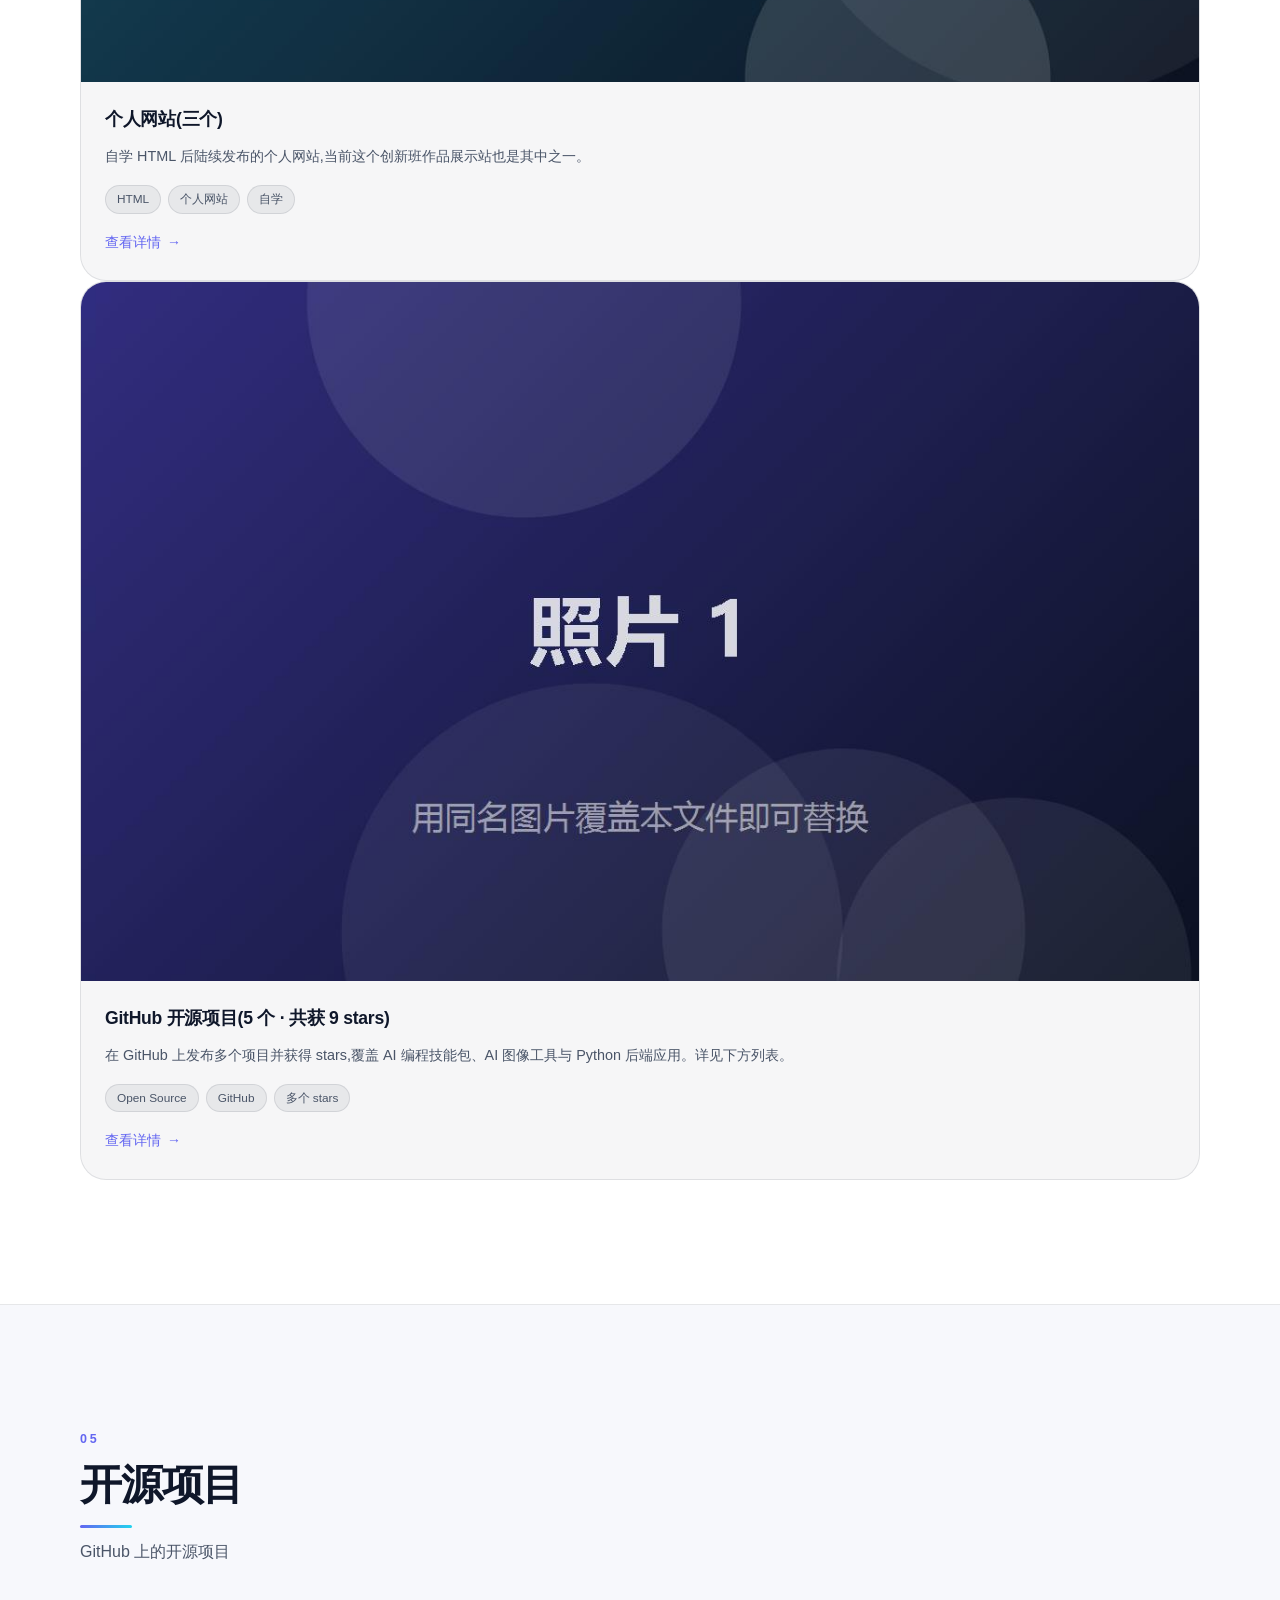
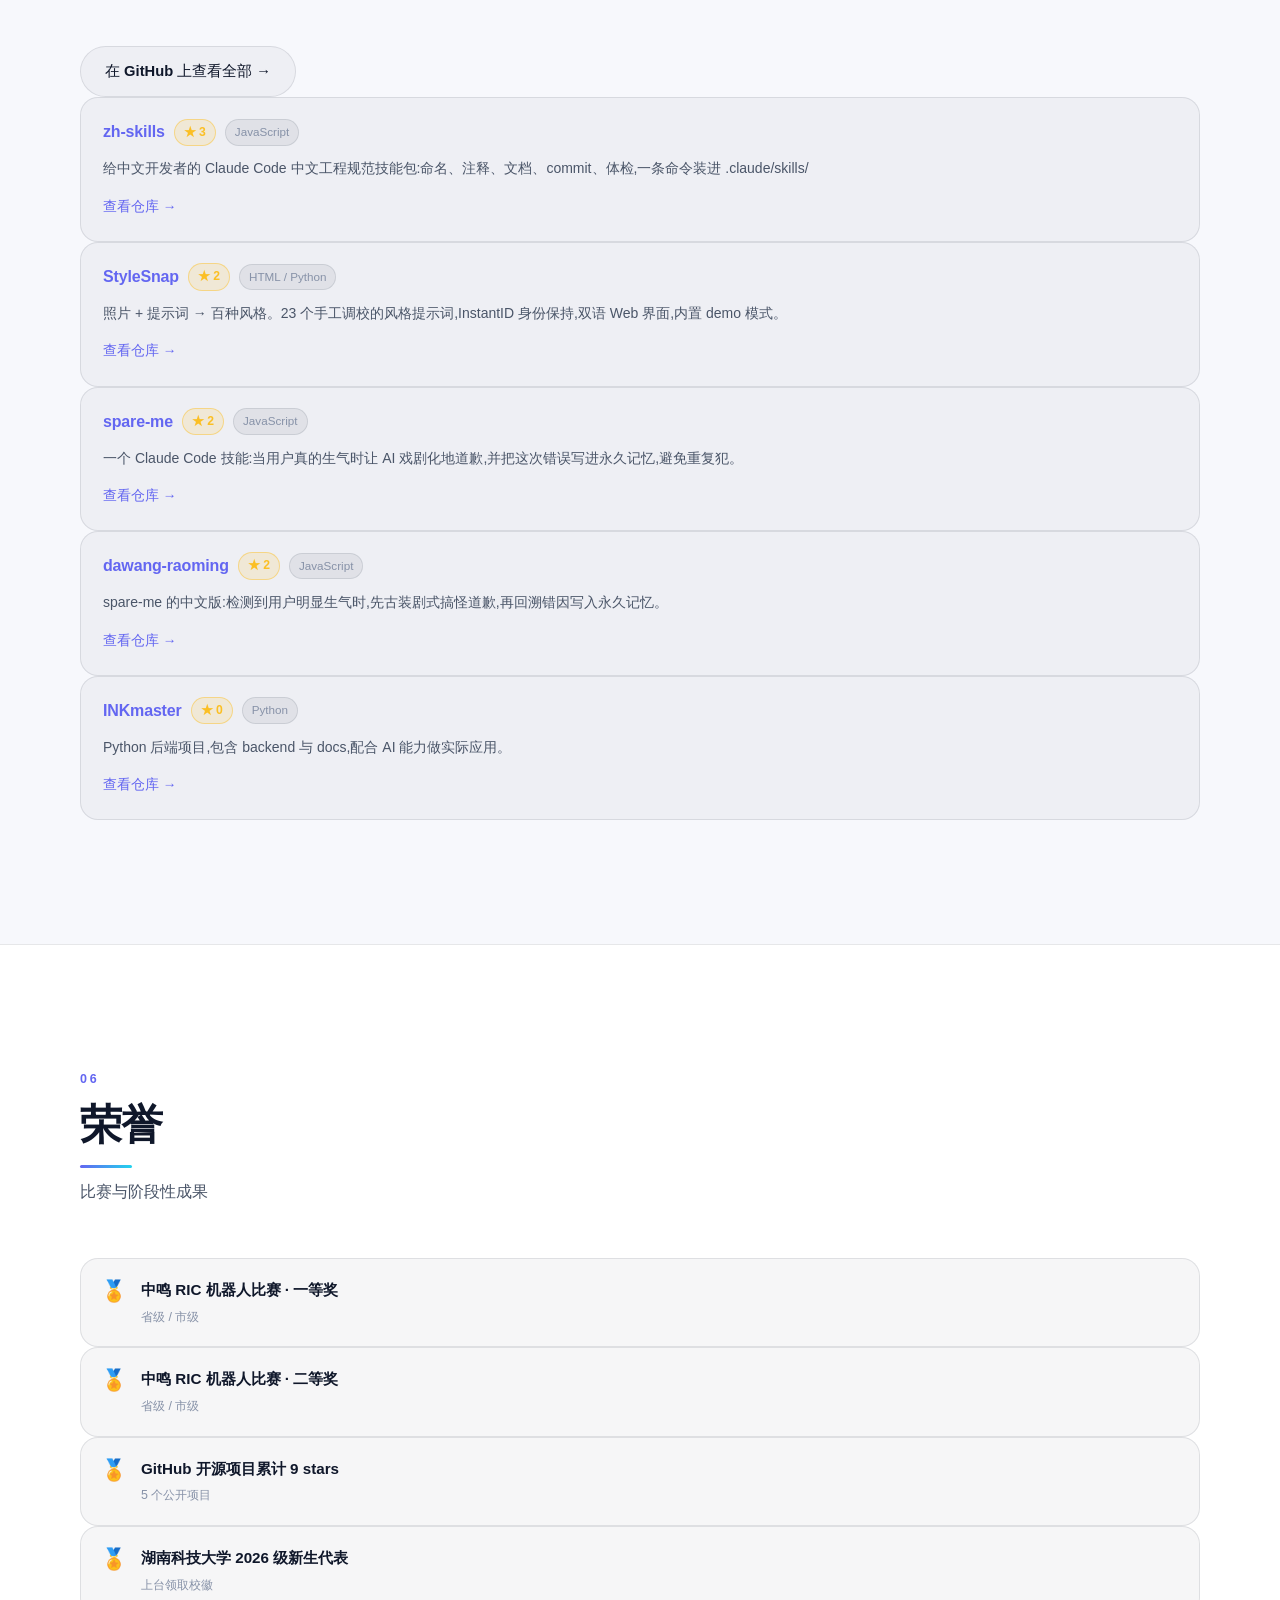
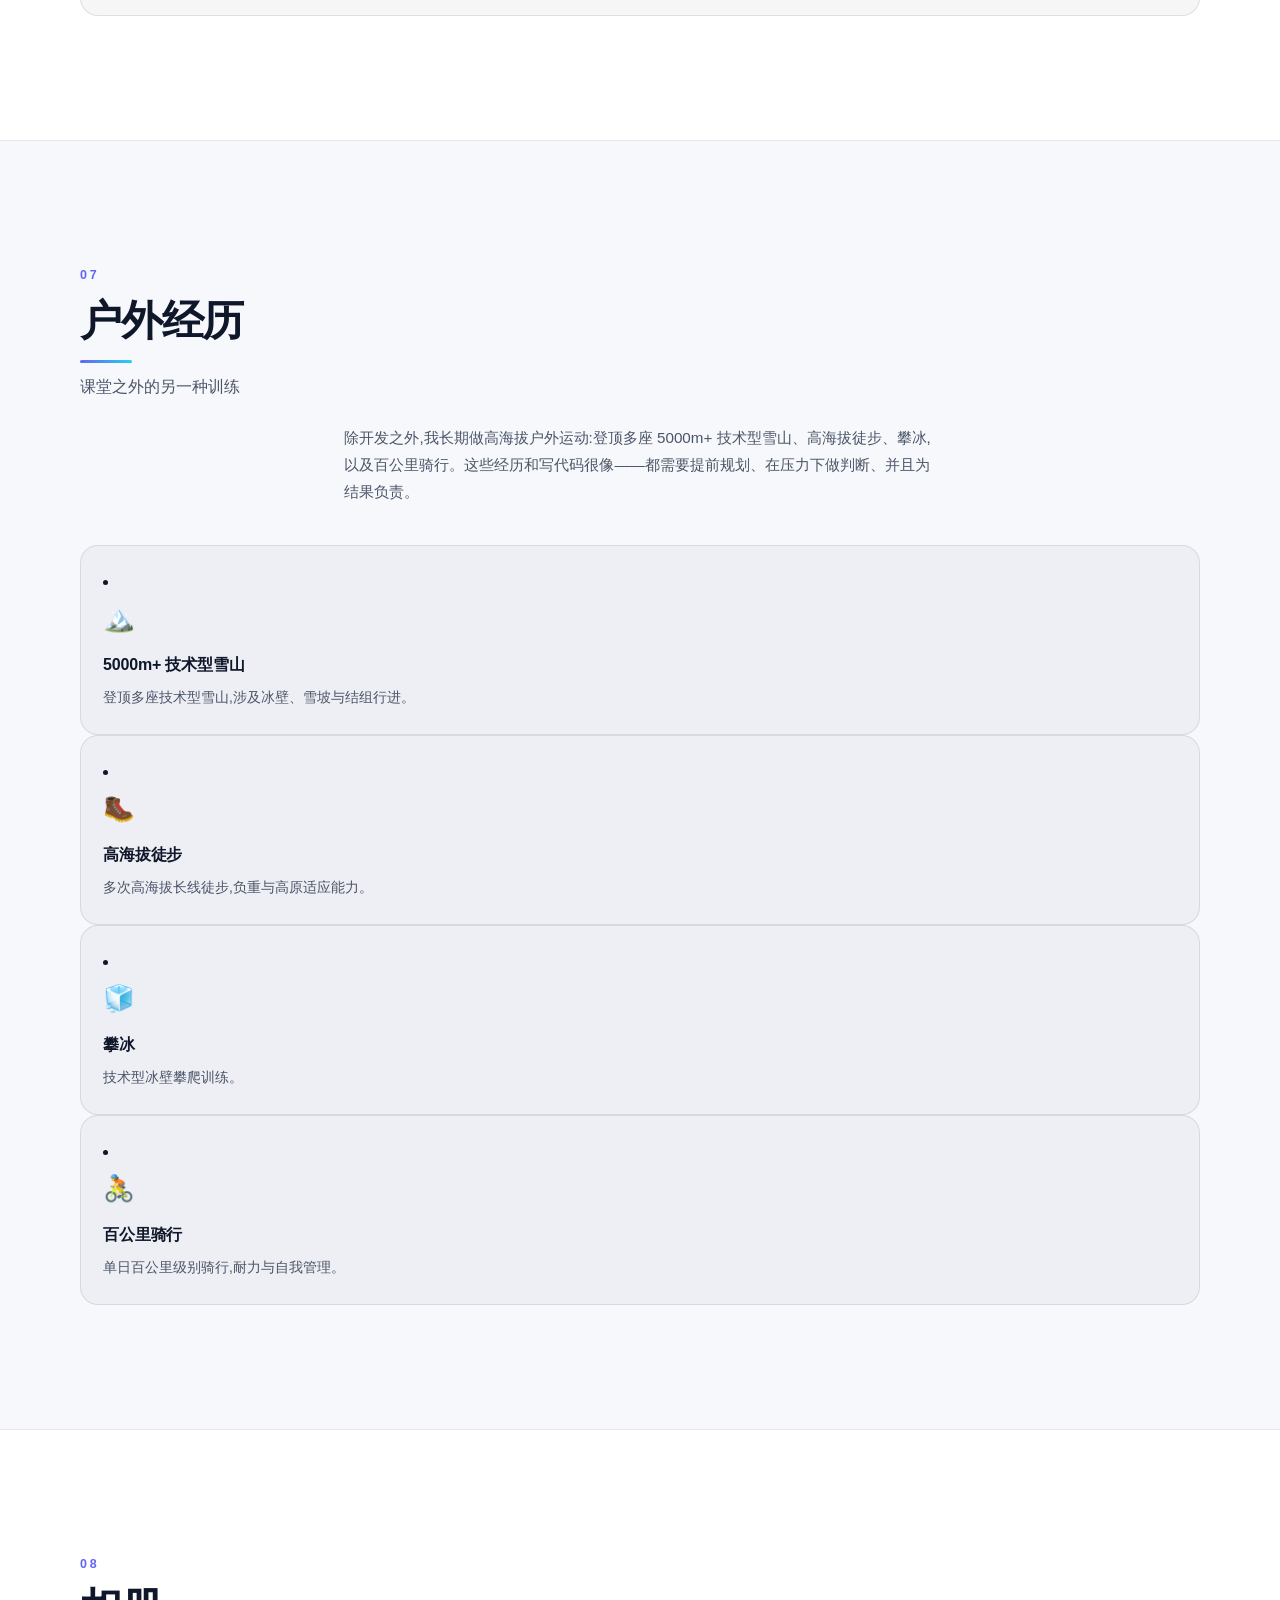
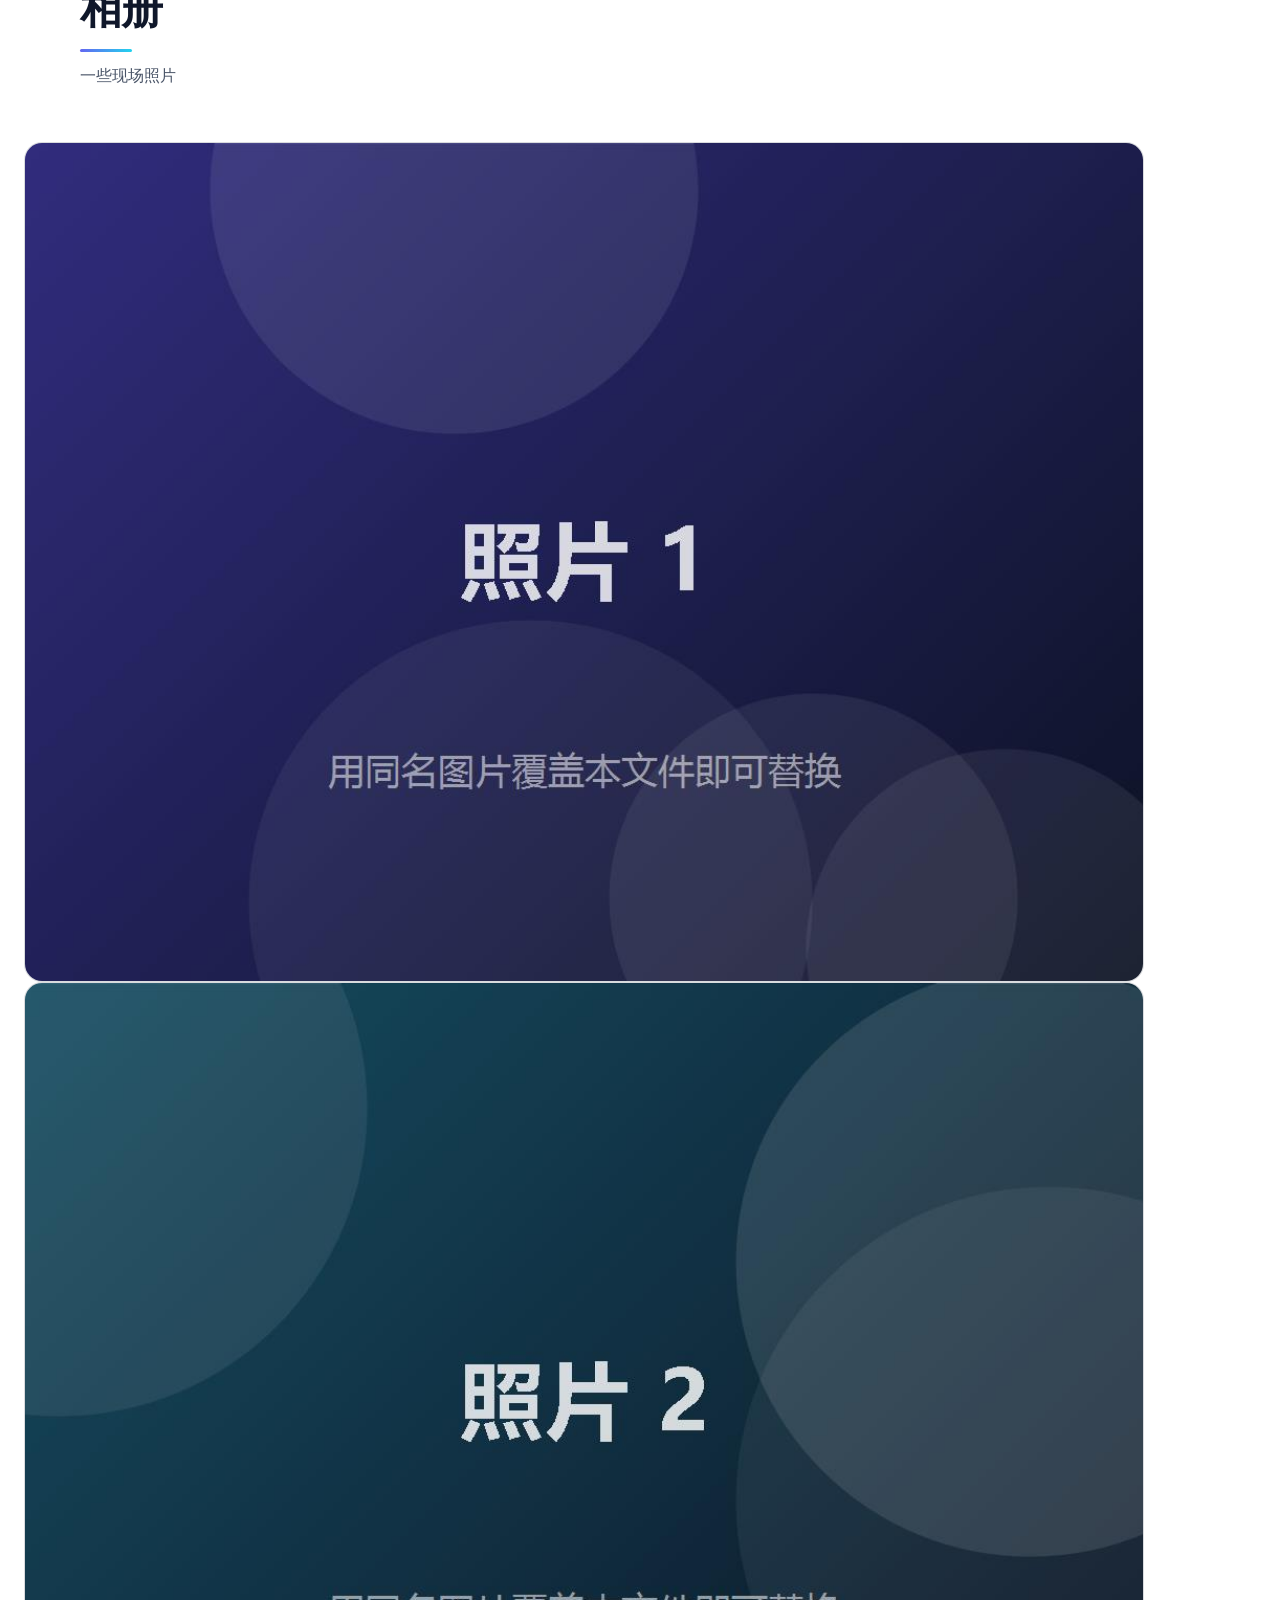
==== commit 4ee84681: "Deploy personal website (2026-09-28 13:26)" ====
--- a/index.html
+++ b/index.html
@@ -3,16 +3,16 @@
 <head>
 <meta charset="UTF-8">
 <meta name="viewport" content="width=device-width, initial-scale=1">
-<meta name="description" content="我的个人网站 —— 作品、经历与联系方式">
+<meta name="description" content="王越豪 · 湖南科技大学 2026 级 · 创新班选拔作品展示 —— 项目经历、作品、荣誉与户外经历">
 <meta name="theme-color" content="#0b1120">
 
 <!-- 社交分享卡片(可选,不影响显示) -->
 <meta property="og:type" content="website">
-<meta property="og:title" content="个人主页">
-<meta property="og:description" content="我的个人网站 —— 作品、经历与联系方式">
+<meta property="og:title" content="王越豪 · 作品展示">
+<meta property="og:description" content="湖南科技大学 2026 级 · 创新班选拔作品展示">
 <meta property="og:image" content="./images/avatar.jpg">
 
-<title>个人主页</title>
+<title>王越豪 · 作品展示</title>
 
 <link rel="icon" href="./images/avatar.jpg">
 <link rel="stylesheet" href="./styles.css">
@@ -34,7 +34,11 @@
     <nav class="nav__menu" id="navMenu" aria-label="主导航">
       <a href="#about">关于</a>
       <a href="#skills">技能</a>
+      <a href="#timeline">经历</a>
       <a href="#works">作品</a>
+      <a href="#repos">开源</a>
+      <a href="#honors">荣誉</a>
+      <a href="#outdoor">户外</a>
       <a href="#gallery">相册</a>
       <a href="#contact">联系</a>
       <button class="theme-btn" id="themeToggle" aria-label="切换深浅色">
@@ -112,10 +116,21 @@
     <ul class="skills" id="skills"></ul>
   </section>
 
+  <!-- 项目经历(时间线) -->
+  <section class="section" id="timeline">
+    <div class="section__head reveal">
+      <span class="section__index">03</span>
+      <h2 class="section__title">项目经历</h2>
+      <p class="section__sub" data-config="timelineSub"></p>
+    </div>
+
+    <ol class="timeline" id="timeline"></ol>
+  </section>
+
   <!-- 作品 -->
-  <section class="section" id="works">
-    <div class="section__head reveal">
-      <span class="section__index">03</span>
+  <section class="section section--alt" id="works">
+    <div class="section__head reveal">
+      <span class="section__index">04</span>
       <h2 class="section__title">作品</h2>
       <p class="section__sub" data-config="worksSub"></p>
     </div>
@@ -123,10 +138,47 @@
     <div class="works" id="works"></div>
   </section>
 
+  <!-- 开源项目 -->
+  <section class="section" id="repos">
+    <div class="section__head reveal">
+      <span class="section__index">05</span>
+      <h2 class="section__title">开源项目</h2>
+      <p class="section__sub" data-config="reposSub"></p>
+    </div>
+
+    <ul class="repos" id="repos"></ul>
+    <p class="repos__more reveal">
+      <a class="btn btn--ghost" href="https://github.com/RazorEdge-wyh?tab=repositories" target="_blank" rel="noopener noreferrer">在 GitHub 上查看全部 →</a>
+    </p>
+  </section>
+
+  <!-- 荣誉 -->
+  <section class="section section--alt" id="honors">
+    <div class="section__head reveal">
+      <span class="section__index">06</span>
+      <h2 class="section__title">荣誉</h2>
+      <p class="section__sub" data-config="honorsSub"></p>
+    </div>
+
+    <ul class="honors" id="honors"></ul>
+  </section>
+
+  <!-- 户外经历 -->
+  <section class="section" id="outdoor">
+    <div class="section__head reveal">
+      <span class="section__index">07</span>
+      <h2 class="section__title">户外经历</h2>
+      <p class="section__sub" data-config="outdoorSub"></p>
+    </div>
+
+    <p class="outdoor__lead reveal" data-config="outdoorP1"></p>
+    <ul class="outdoor" id="outdoor"></ul>
+  </section>
+
   <!-- 相册 -->
   <section class="section section--alt" id="gallery">
     <div class="section__head reveal">
-      <span class="section__index">04</span>
+      <span class="section__index">08</span>
       <h2 class="section__title">相册</h2>
       <p class="section__sub" data-config="gallerySub"></p>
     </div>
@@ -137,7 +189,7 @@
   <!-- 联系 -->
   <section class="section" id="contact">
     <div class="section__head reveal">
-      <span class="section__index">05</span>
+      <span class="section__index">09</span>
       <h2 class="section__title">联系我</h2>
       <p class="section__sub" data-config="contactSub"></p>
     </div>
--- a/styles.css
+++ b/styles.css
@@ -387,6 +387,131 @@
   transition:opacity .35s var(--ease), transform .35s var(--ease);
 }
 .shot:hover figcaption{ opacity:1; transform:none; }
+
+/* ==========================================================================
+   项目经历 · 时间线
+   ========================================================================== */
+.timeline{ position:relative; padding-left:30px; }
+.timeline::before{
+  content:""; position:absolute; left:7px; top:8px; bottom:8px;
+  width:2px; border-radius:2px;
+  background:linear-gradient(180deg, var(--accent), var(--accent-2), transparent);
+  opacity:.55;
+}
+.tl{ position:relative; padding:0 0 34px 0; }
+.tl:last-child{ padding-bottom:0; }
+.tl__dot{
+  position:absolute; left:-30px; top:7px;
+  width:16px; height:16px; border-radius:50%;
+  background:var(--bg); border:2px solid var(--accent);
+  box-shadow:0 0 0 4px color-mix(in srgb, var(--accent) 16%, transparent);
+}
+.tl__period{
+  display:inline-block; margin-bottom:7px;
+  padding:2px 11px; border-radius:99px;
+  border:1px solid var(--border-hi); background:var(--surface-2);
+  font-size:.74rem; font-weight:600; letter-spacing:.02em; color:var(--accent);
+}
+.tl__body{
+  border:1px solid var(--border); border-radius:var(--radius);
+  background:var(--surface); padding:20px 24px 22px;
+  transition:transform .35s var(--ease), border-color .35s, box-shadow .35s;
+}
+.tl:hover .tl__body{
+  transform:translateX(4px);
+  border-color:var(--border-hi);
+  box-shadow:var(--shadow);
+}
+.tl__title{ font-size:1.05rem; font-weight:640; letter-spacing:-.015em; margin-bottom:7px; }
+.tl__desc{ font-size:.9rem; color:var(--text-mid); }
+.tl__tags{ display:flex; flex-wrap:wrap; gap:7px; margin-top:14px; }
+.tl__tags span{
+  padding:3px 11px; border-radius:99px;
+  border:1px solid var(--border); background:var(--surface-2);
+  font-size:.74rem; color:var(--text-mid);
+}
+
+/* ==========================================================================
+   开源项目列表
+   ========================================================================== */
+.repos{ display:grid; grid-template-columns:repeat(auto-fit,minmax(320px,1fr)); gap:18px; }
+.repo{
+  display:flex; flex-direction:column;
+  border:1px solid var(--border); border-radius:var(--radius);
+  background:var(--surface); padding:20px 22px 22px;
+  transition:transform .35s var(--ease), border-color .35s, box-shadow .35s;
+}
+.repo:hover{
+  transform:translateY(-5px);
+  border-color:var(--border-hi);
+  box-shadow:var(--shadow);
+}
+.repo__head{ display:flex; align-items:center; flex-wrap:wrap; gap:9px; margin-bottom:10px; }
+.repo__name{ font-size:1rem; font-weight:660; letter-spacing:-.01em; color:var(--accent); }
+.repo__star{
+  padding:2px 9px; border-radius:99px;
+  border:1px solid color-mix(in srgb, #fbbf24 45%, transparent);
+  background:color-mix(in srgb, #fbbf24 14%, transparent);
+  color:#fbbf24; font-size:.76rem; font-weight:640;
+  font-variant-numeric:tabular-nums;
+}
+.repo__lang{
+  padding:2px 9px; border-radius:99px;
+  border:1px solid var(--border); background:var(--surface-2);
+  font-size:.73rem; color:var(--text-dim);
+}
+.repo__desc{ font-size:.875rem; color:var(--text-mid); flex:1; margin-bottom:14px; }
+.repo__link{
+  align-self:flex-start;
+  font-size:.86rem; font-weight:560; color:var(--accent);
+  transition:transform .25s var(--ease);
+}
+.repo__link:hover{ transform:translateX(3px); }
+.repos__more{ margin-top:28px; }
+
+/* ==========================================================================
+   荣誉
+   ========================================================================== */
+.honors{ display:grid; grid-template-columns:repeat(auto-fit,minmax(280px,1fr)); gap:14px; }
+.honor{
+  display:flex; align-items:flex-start; gap:14px;
+  border:1px solid var(--border); border-radius:var(--radius);
+  background:var(--surface); padding:18px 20px;
+  transition:transform .35s var(--ease), border-color .35s;
+}
+.honor:hover{ transform:translateY(-4px); border-color:var(--border-hi); }
+.honor__medal{ font-size:1.3rem; line-height:1.3; }
+.honor__body{ display:flex; flex-direction:column; gap:3px; }
+.honor__title{ font-size:.95rem; font-weight:600; }
+.honor__meta{ font-size:.78rem; color:var(--text-dim); }
+
+/* ==========================================================================
+   户外经历
+   ========================================================================== */
+.outdoor__lead{
+  color:var(--text-mid); max-width:70ch;
+  margin:-28px auto 40px; font-size:.95rem;
+}
+.outdoor{ display:grid; grid-template-columns:repeat(auto-fit,minmax(240px,1fr)); gap:18px; }
+.out{
+  border:1px solid var(--border); border-radius:var(--radius);
+  background:var(--surface); padding:22px 22px 24px;
+  transition:transform .35s var(--ease), border-color .35s, box-shadow .35s;
+}
+.out:hover{
+  transform:translateY(-5px);
+  border-color:var(--border-hi);
+  box-shadow:var(--shadow);
+}
+.out__icon{ display:block; font-size:1.6rem; margin-bottom:10px; }
+.out__title{ font-size:1rem; font-weight:620; margin-bottom:7px; letter-spacing:-.01em; }
+.out__desc{ font-size:.86rem; color:var(--text-mid); }
+
+/* 导航项变多,窄屏时缩小间距 */
+@media (max-width:900px){
+  .nav__menu{ gap:14px; }
+  .nav__menu a{ font-size:.84rem; }
+}
 
 /* 灯箱 */
 .lightbox{
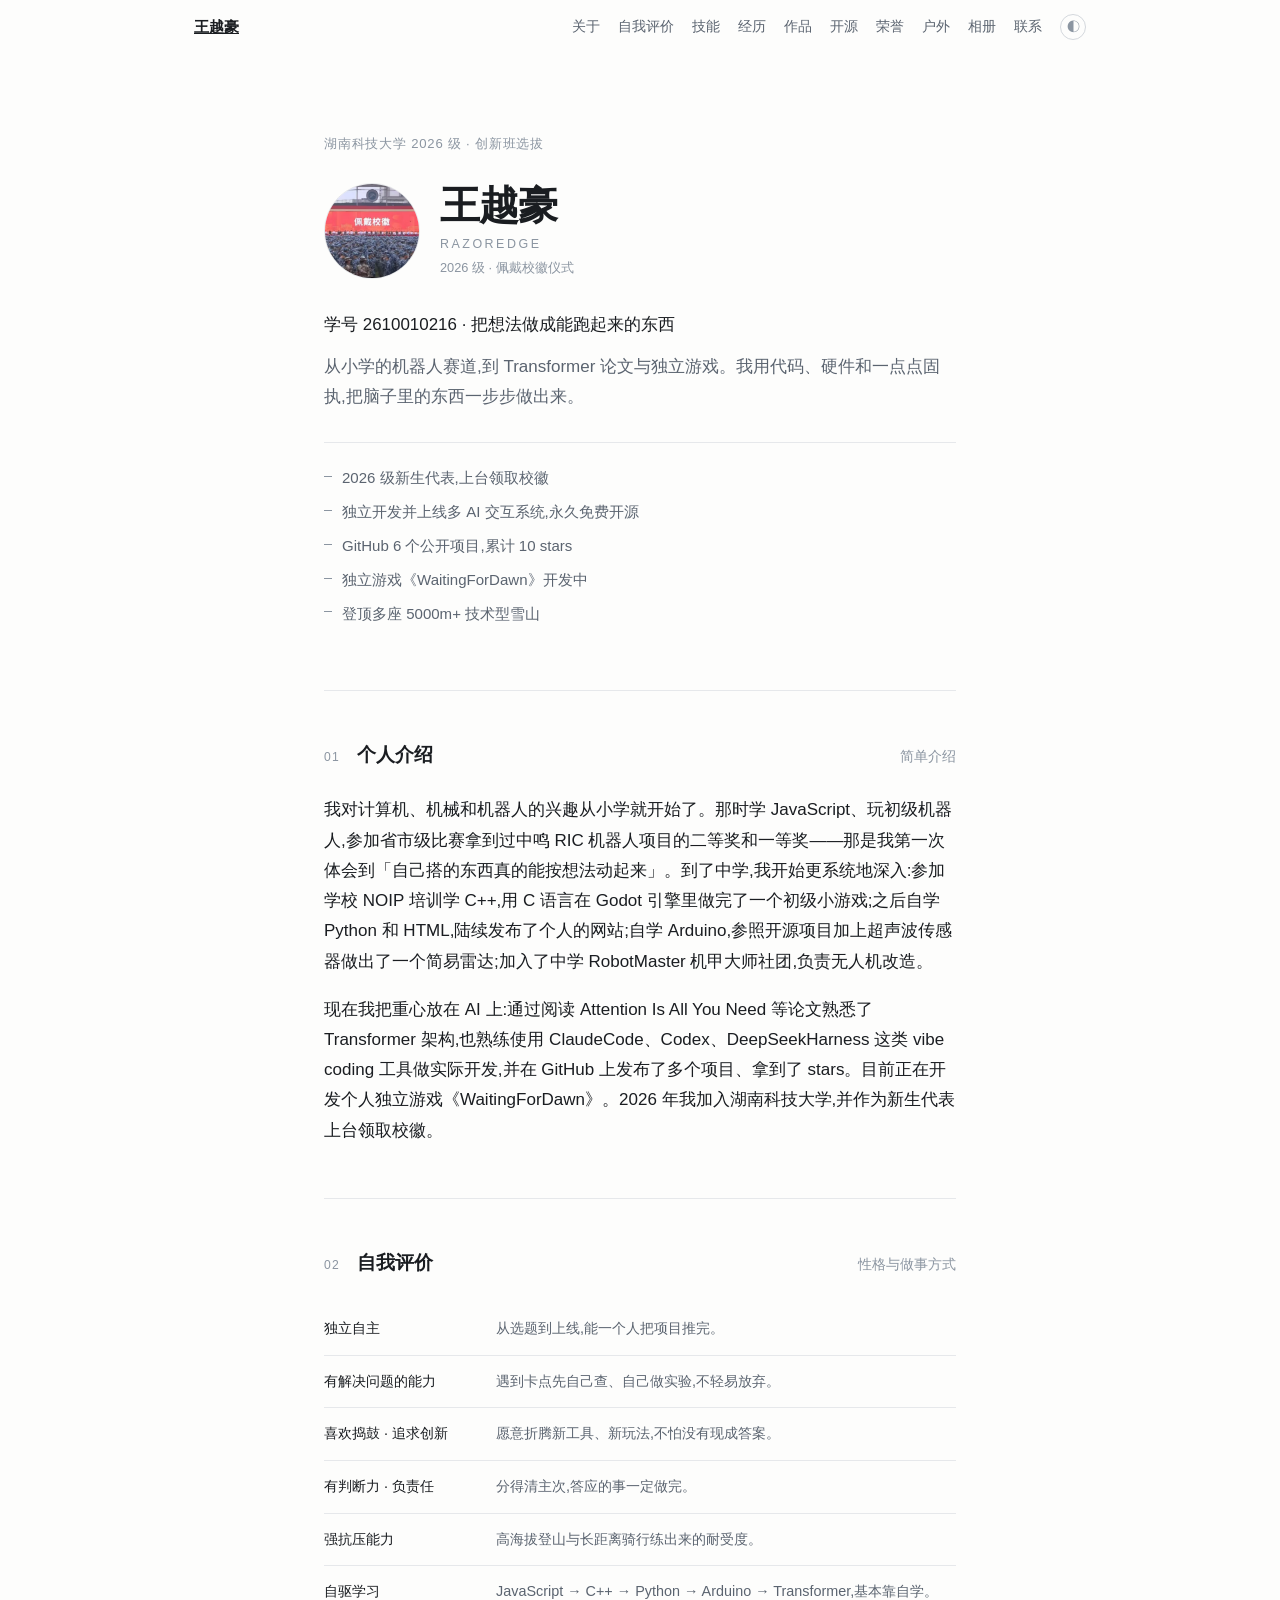
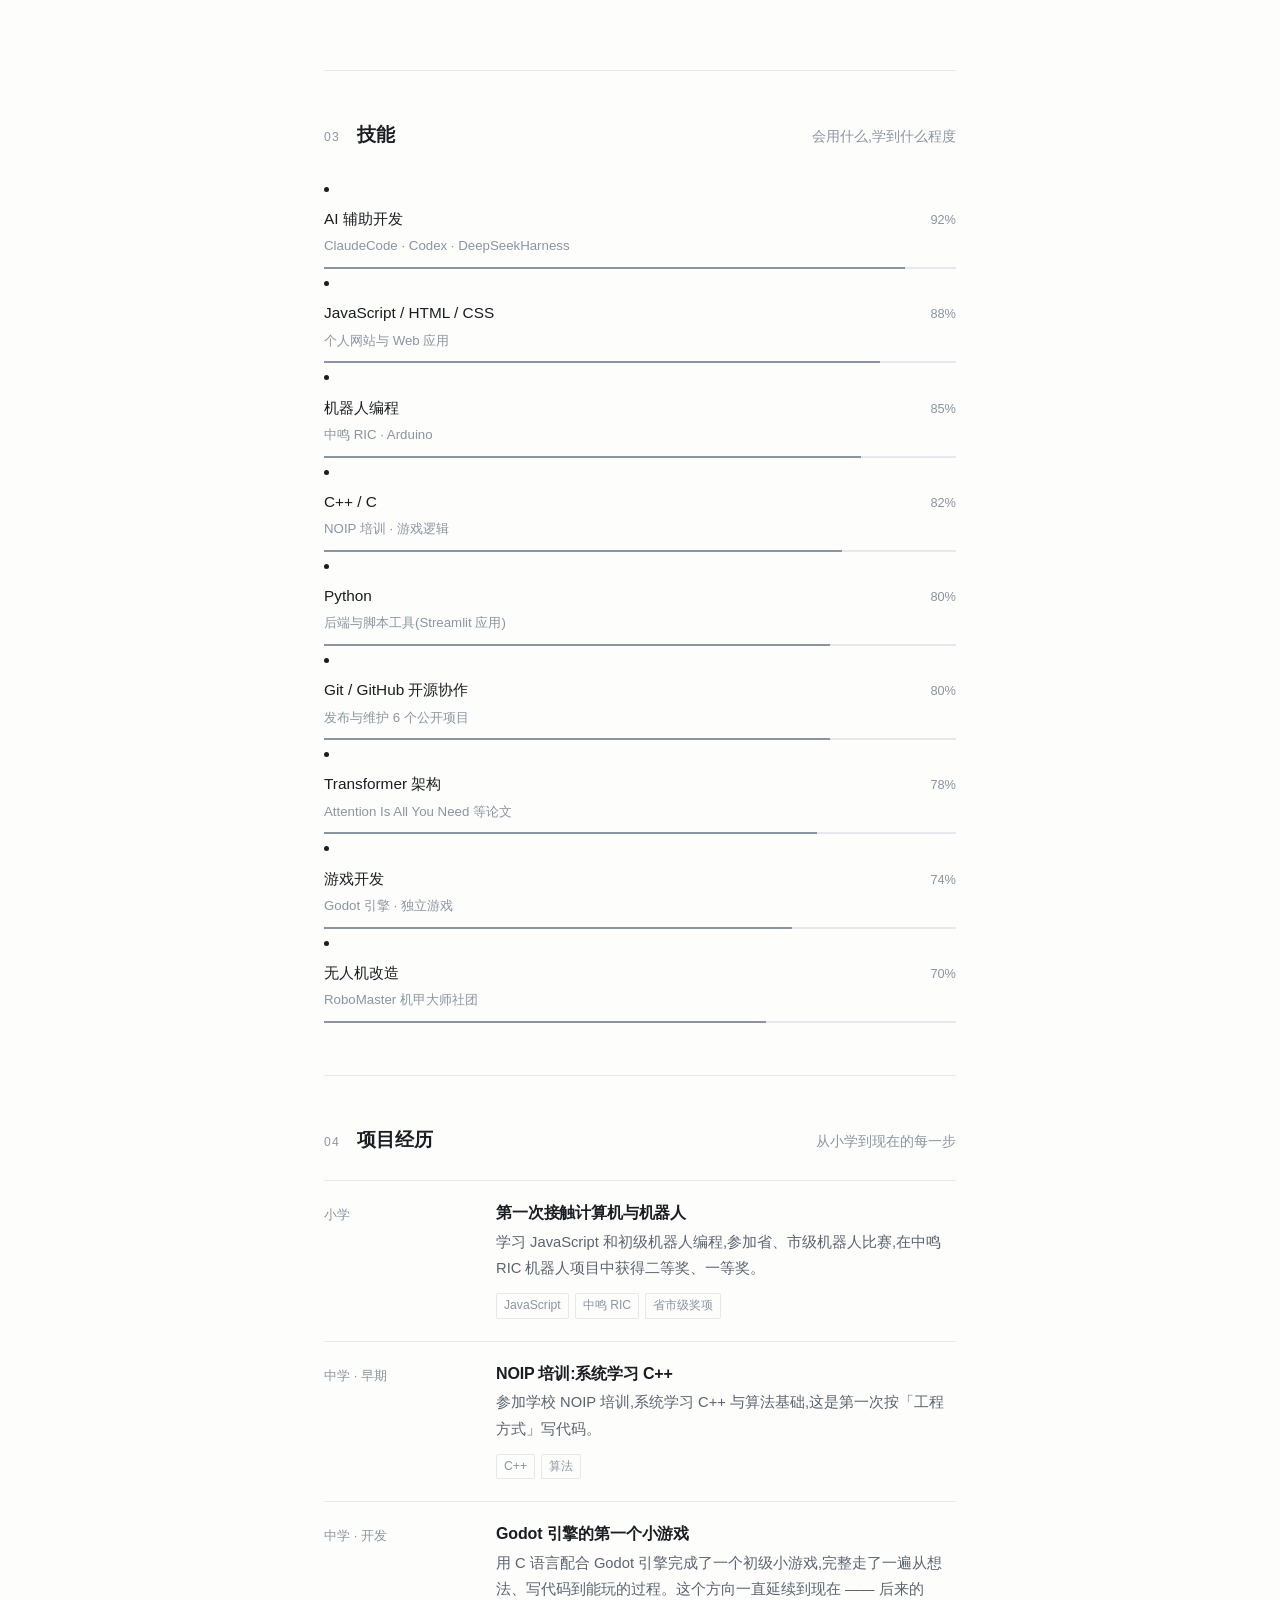
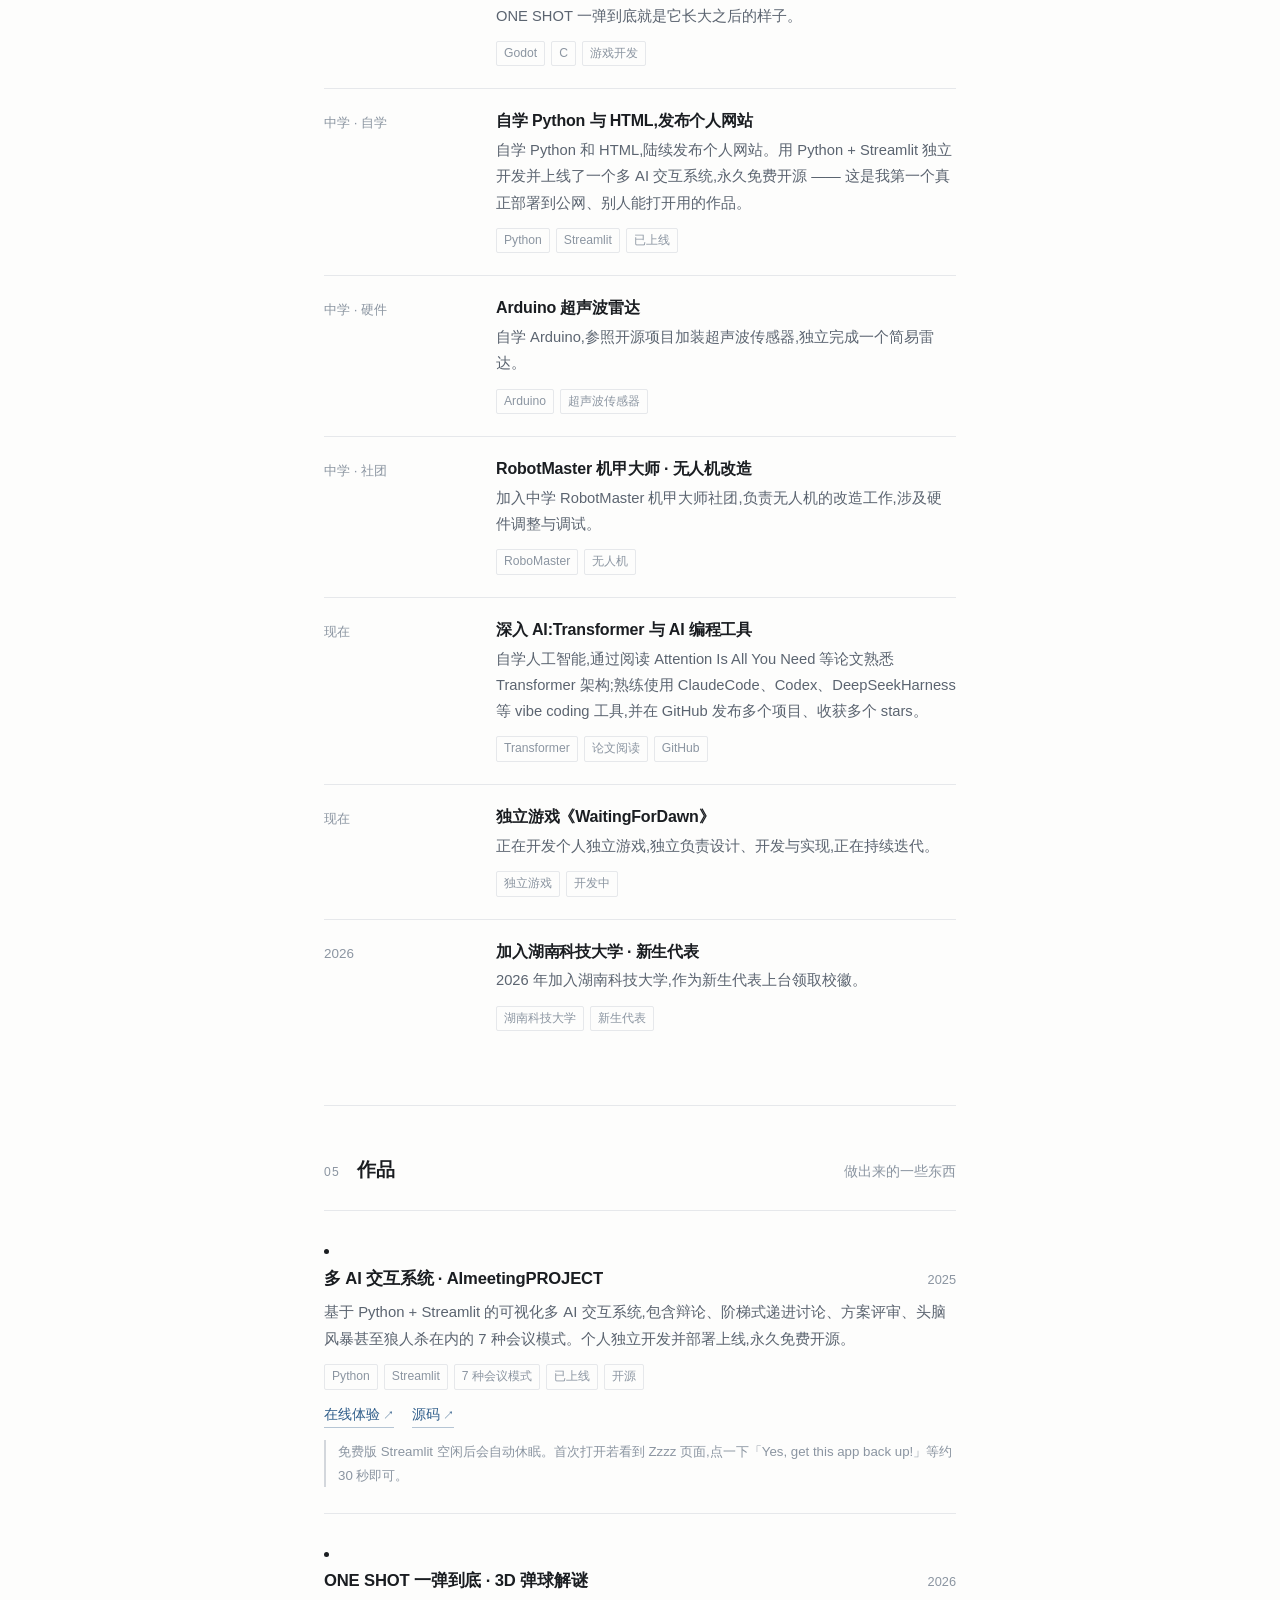
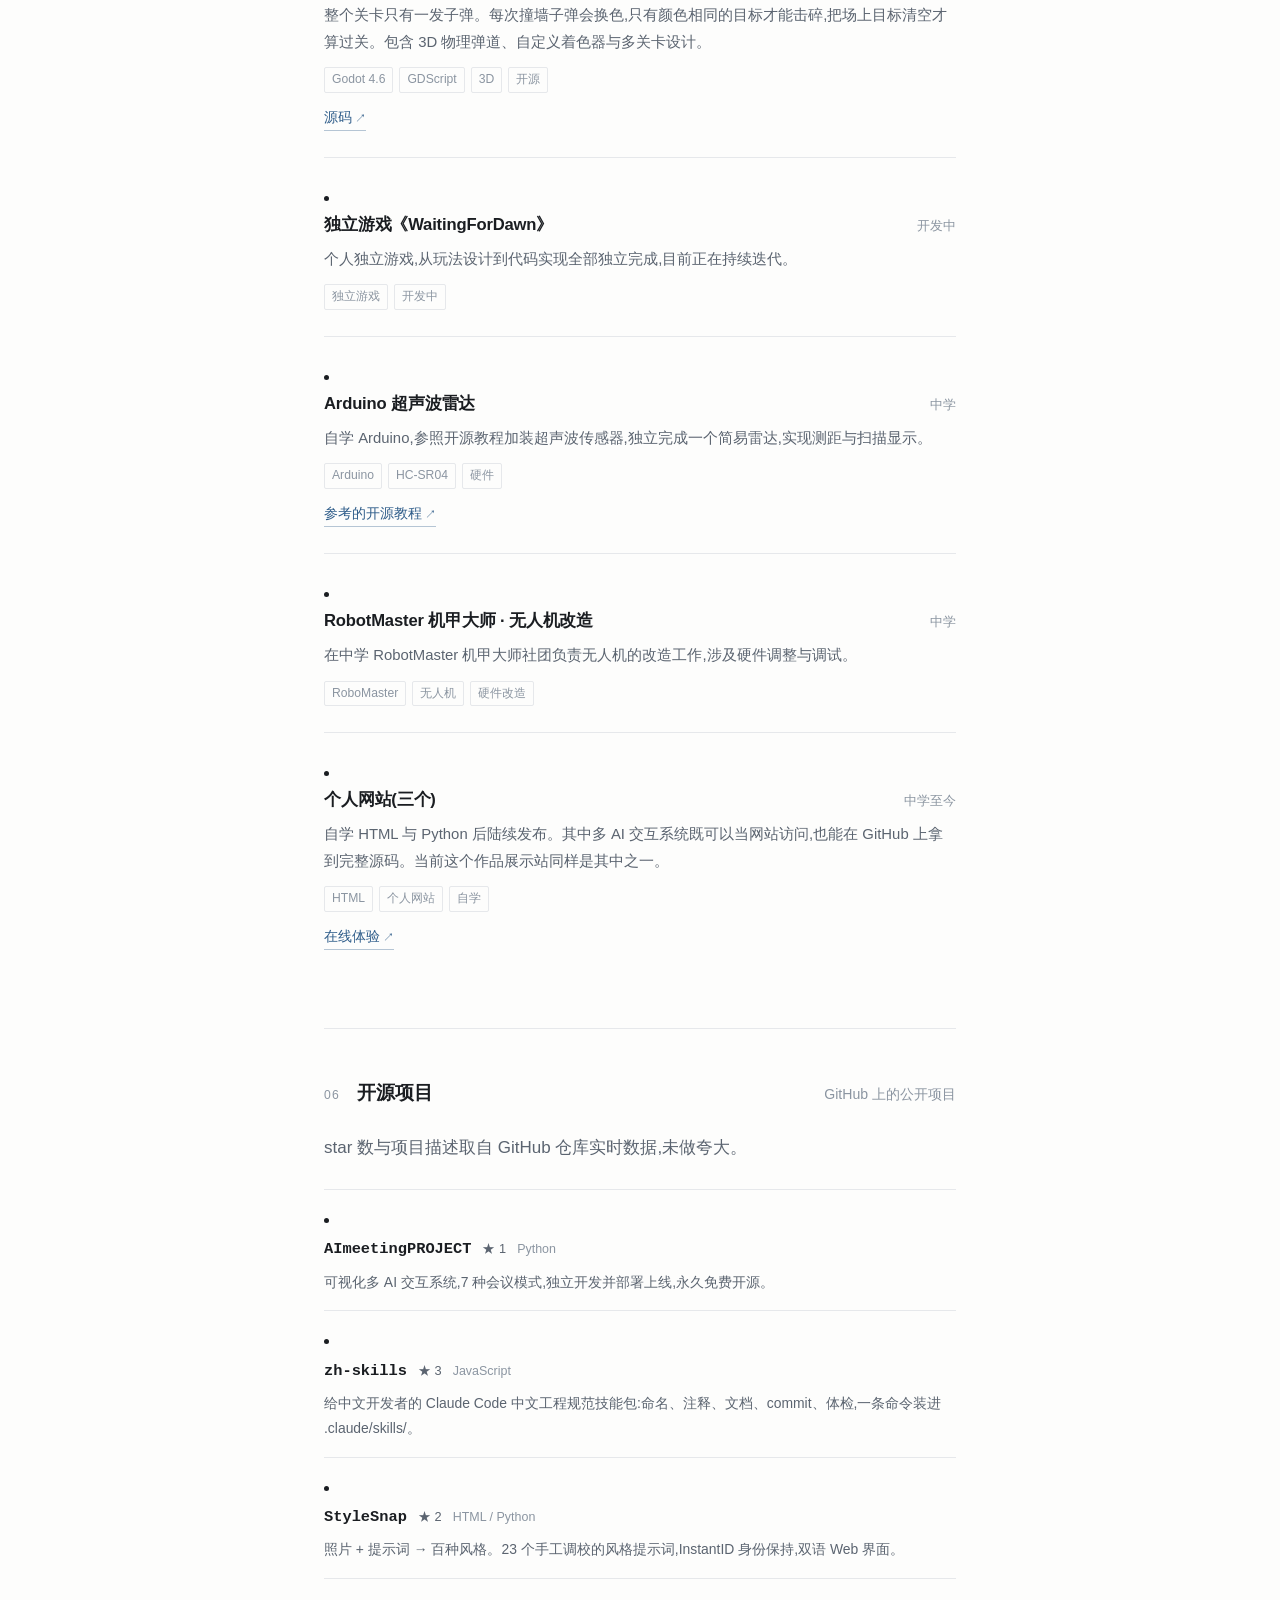
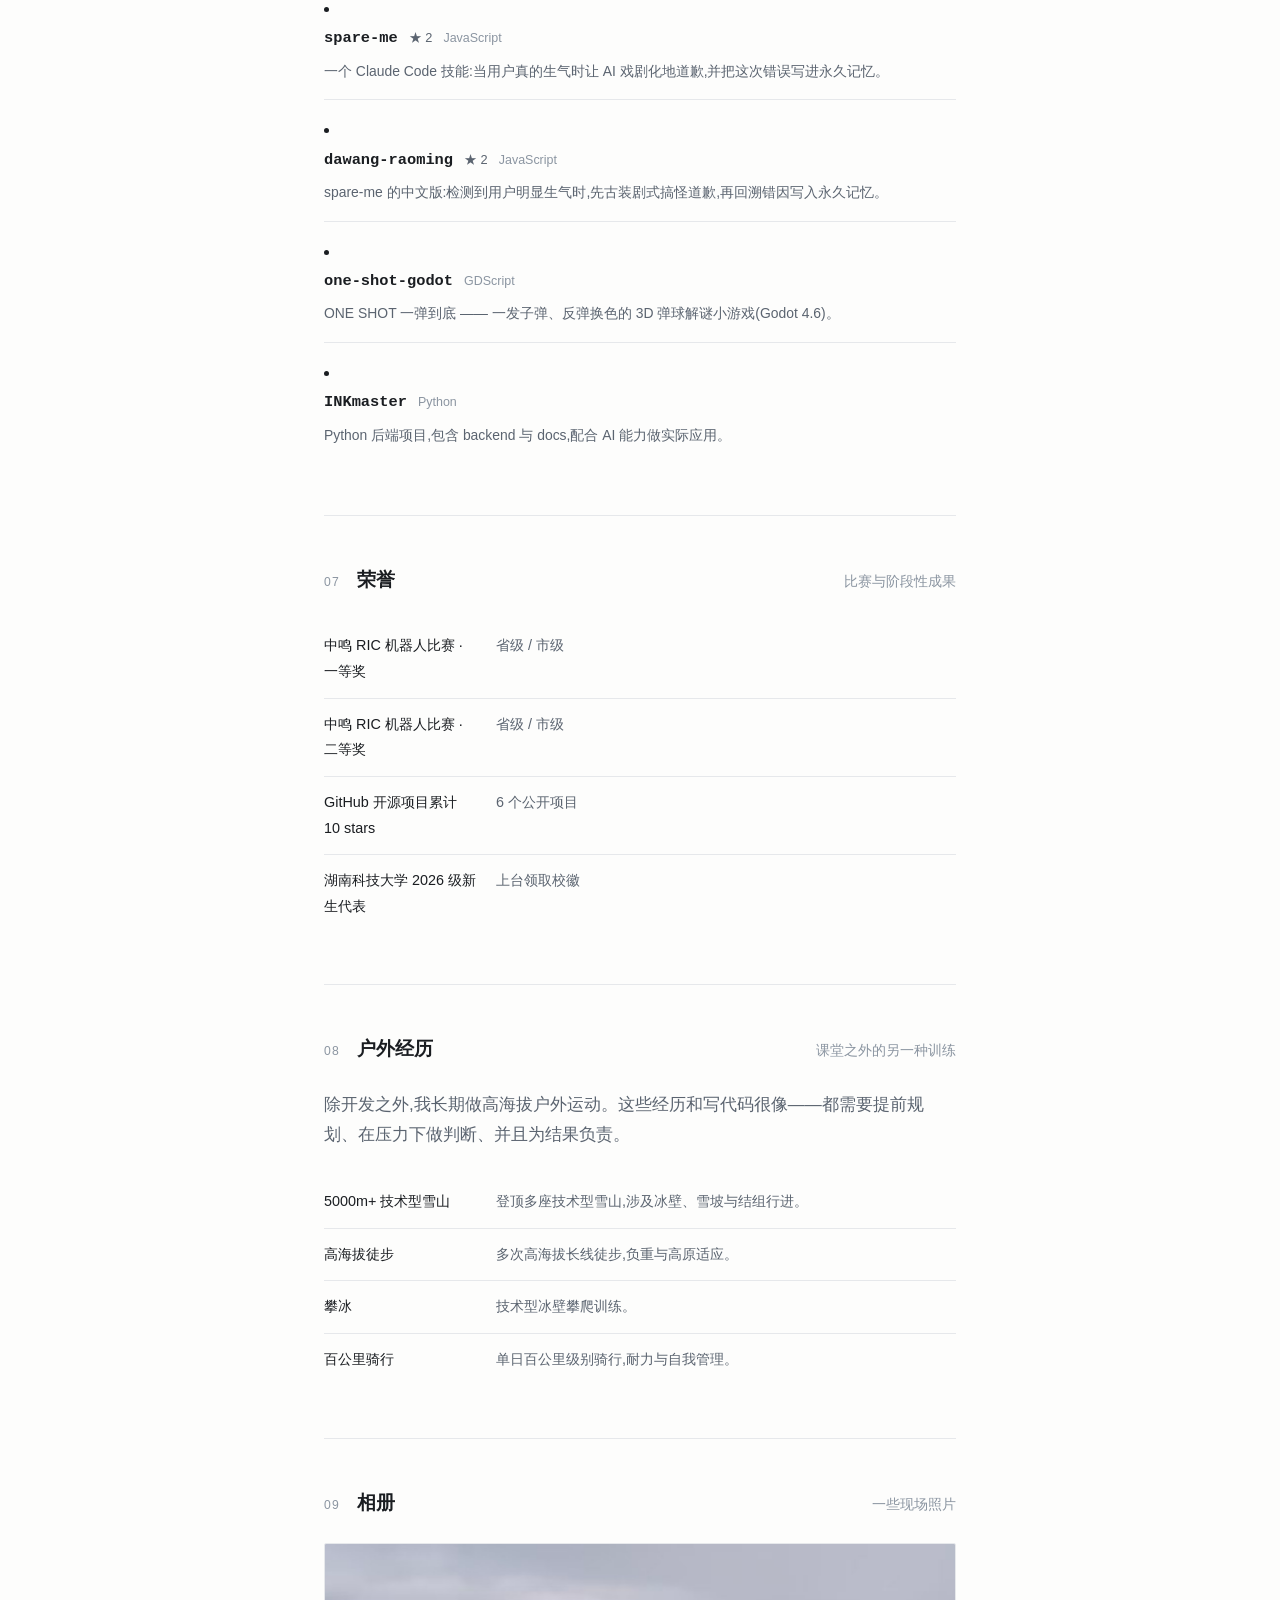
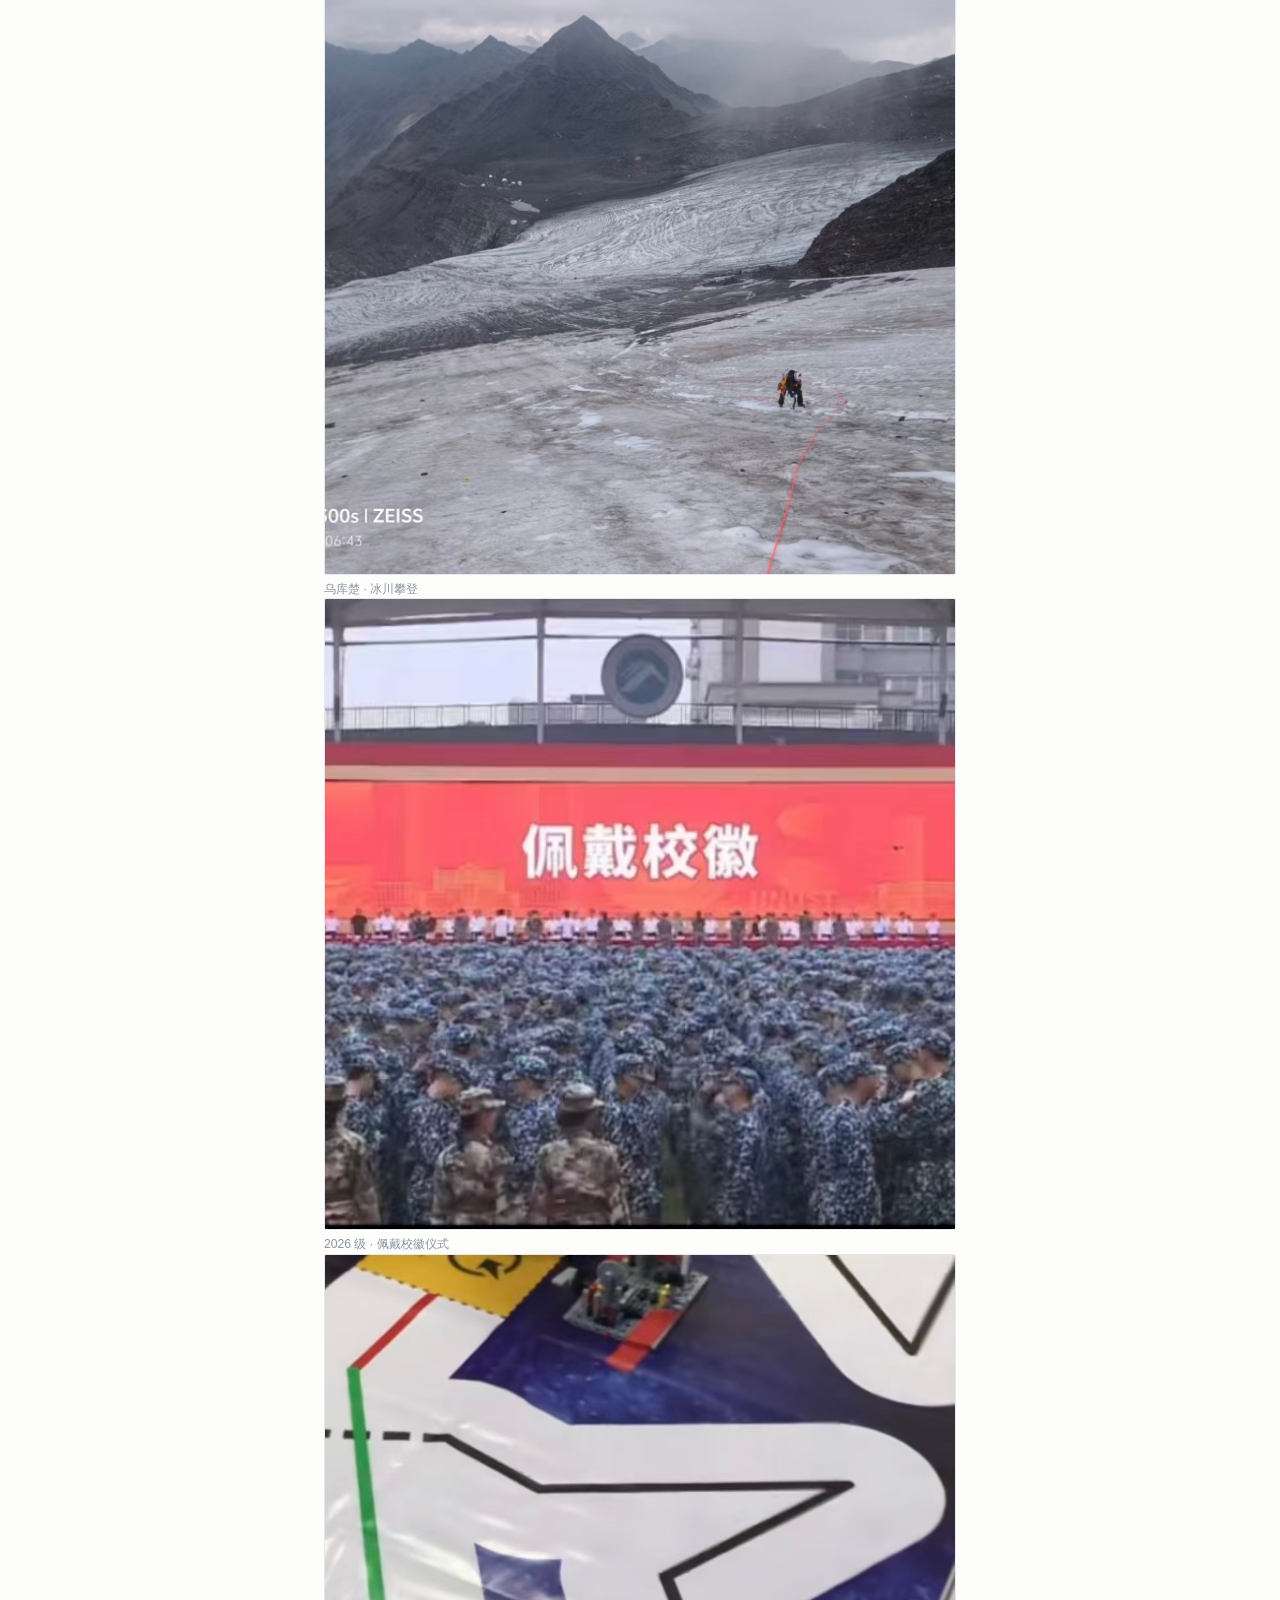
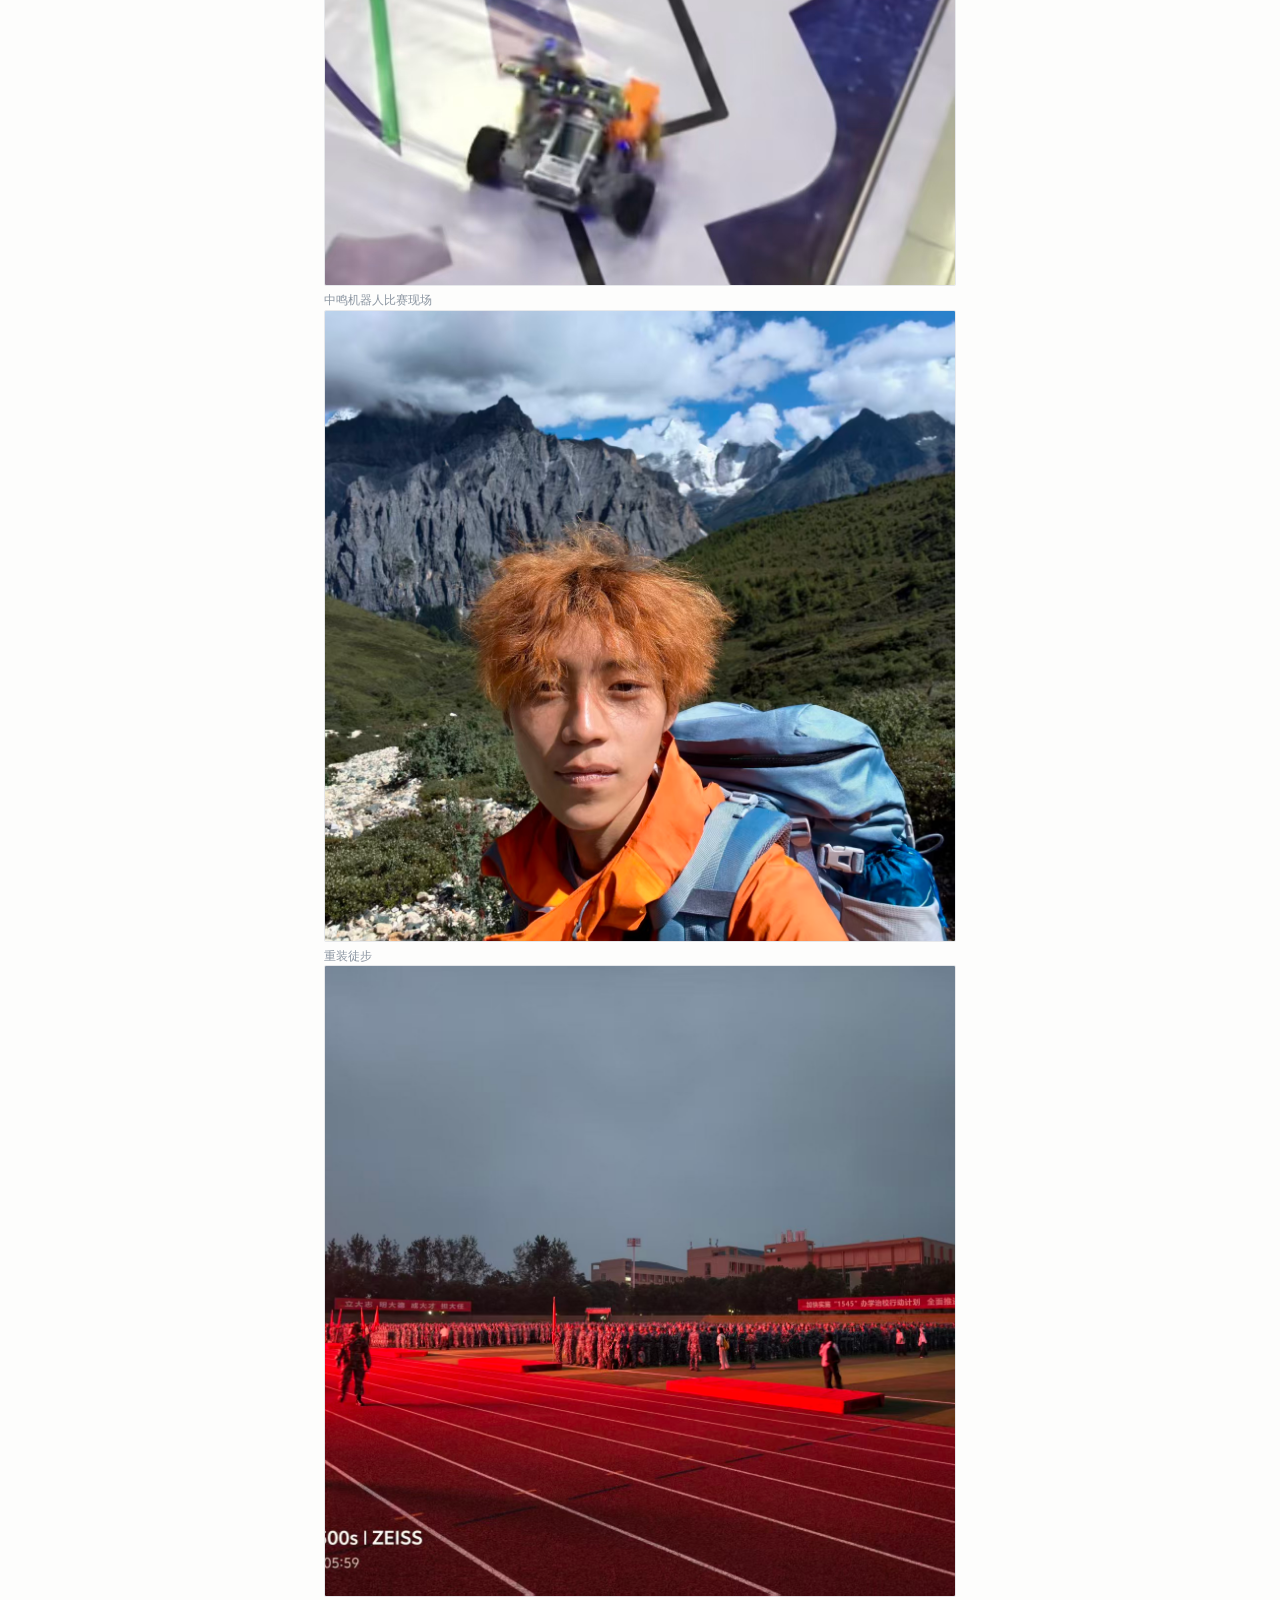
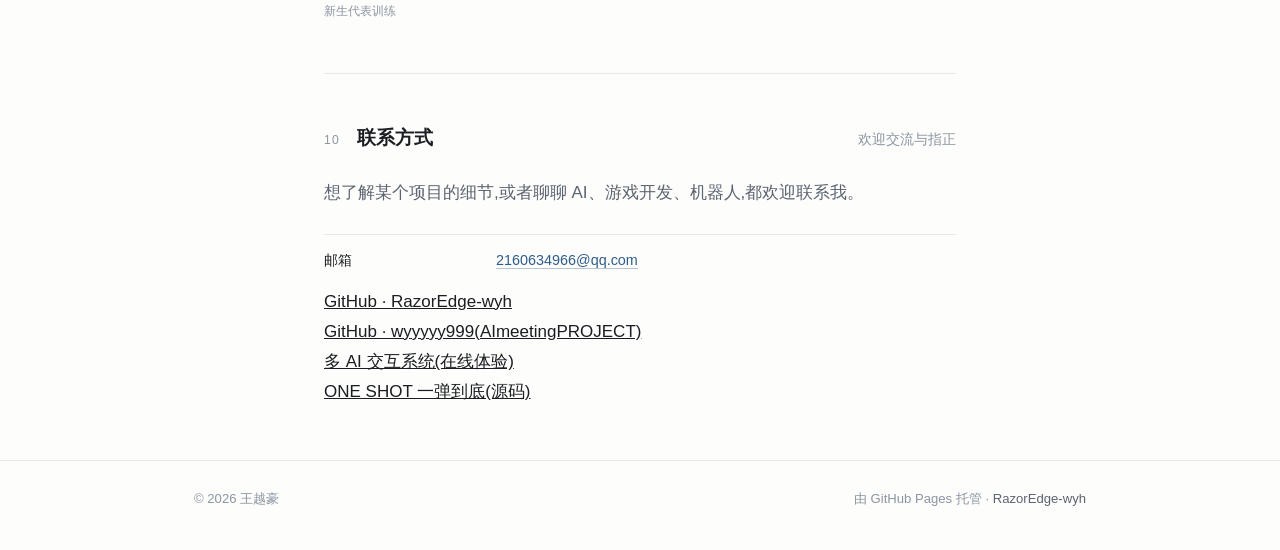
==== commit 9c948ea0: "Deploy personal website (2026-09-28 14:03)" ====
--- a/index.html
+++ b/index.html
@@ -1,223 +1,128 @@
 <!DOCTYPE html>
-<html lang="zh-CN" data-theme="dark">
+<html lang="zh-CN" data-theme="light">
 <head>
 <meta charset="UTF-8">
 <meta name="viewport" content="width=device-width, initial-scale=1">
 <meta name="description" content="王越豪 · 湖南科技大学 2026 级 · 创新班选拔作品展示 —— 项目经历、作品、荣誉与户外经历">
-<meta name="theme-color" content="#0b1120">
+<meta name="theme-color" content="#fdfdfc">
 
-<!-- 社交分享卡片(可选,不影响显示) -->
 <meta property="og:type" content="website">
-<meta property="og:title" content="王越豪 · 作品展示">
+<meta property="og:title" content="王越豪 · 创新班选拔作品展示">
 <meta property="og:description" content="湖南科技大学 2026 级 · 创新班选拔作品展示">
-<meta property="og:image" content="./images/avatar.jpg">
+<meta property="og:image" content="./images/newcomer-rep.jpg">
 
-<title>王越豪 · 作品展示</title>
+<title>王越豪 · 创新班选拔作品展示</title>
 
-<link rel="icon" href="./images/avatar.jpg">
-<link rel="stylesheet" href="./styles.css">
+<link rel="icon" href="./images/newcomer-rep.jpg">
+<link rel="stylesheet" href="./style.css">
 </head>
 
 <body>
-<!-- 顶部导航 -->
-<header class="nav" id="nav">
-  <div class="nav__inner">
-    <a class="nav__brand" href="#top">
-      <span class="nav__dot" aria-hidden="true"></span>
-      <span data-config="name">你的名字</span>
-    </a>
 
-    <button class="nav__toggle" id="navToggle" aria-label="打开菜单" aria-expanded="false" aria-controls="navMenu">
-      <span></span><span></span><span></span>
-    </button>
-
-    <nav class="nav__menu" id="navMenu" aria-label="主导航">
-      <a href="#about">关于</a>
-      <a href="#skills">技能</a>
-      <a href="#timeline">经历</a>
-      <a href="#works">作品</a>
-      <a href="#repos">开源</a>
-      <a href="#honors">荣誉</a>
-      <a href="#outdoor">户外</a>
-      <a href="#gallery">相册</a>
-      <a href="#contact">联系</a>
-      <button class="theme-btn" id="themeToggle" aria-label="切换深浅色">
-        <svg class="icon-sun" viewBox="0 0 24 24" aria-hidden="true"><circle cx="12" cy="12" r="4.2"/><g stroke-linecap="round"><path d="M12 2.5v2.4M12 19.1v2.4M2.5 12h2.4M19.1 12h2.4M5.2 5.2l1.7 1.7M17.1 17.1l1.7 1.7M18.8 5.2l-1.7 1.7M6.9 17.1l-1.7 1.7"/></g></svg>
-        <svg class="icon-moon" viewBox="0 0 24 24" aria-hidden="true"><path d="M20 14.5A8.5 8.5 0 0 1 9.5 4a8.5 8.5 0 1 0 10.5 10.5z"/></svg>
-      </button>
-    </nav>
+<header class="head" id="head">
+  <div class="head__in">
+    <a class="head__name" href="#top" data-config="name">王越豪</a>
+    <nav class="head__nav" id="nav" aria-label="主导航"></nav>
+    <button class="theme-btn" id="themeBtn" aria-label="切换深浅色" title="切换深浅色">◐</button>
   </div>
 </header>
 
 <main id="top">
 
-  <!-- 首屏 -->
+  <!-- 首屏:文字为主,照片只做一个小头像 -->
   <section class="hero">
-    <div class="hero__glow" aria-hidden="true"></div>
+    <div class="wrap">
+      <p class="eyebrow" data-config="eyebrow"></p>
 
-    <div class="hero__inner">
-      <div class="hero__text reveal">
-        <p class="hero__eyebrow" data-config="greeting">你好,很高兴认识你 👋</p>
-
-        <h1 class="hero__title">
-          <span data-config="name">你的名字</span>
-        </h1>
-
-        <p class="hero__role" data-config="role">你的职业 / 身份</p>
-        <p class="hero__tagline" data-config="tagline">这里是你的主页</p>
-
-        <div class="hero__actions">
-          <a class="btn btn--primary" href="#works">看看我的作品</a>
-          <a class="btn btn--ghost" href="#contact">联系我</a>
+      <div class="hero__id">
+        <figure class="hero__photo">
+          <img id="avatar" src="./images/newcomer-rep.jpg" alt="王越豪" width="160" height="160">
+        </figure>
+        <div>
+          <h1><span data-config="name">王越豪</span><span class="hero__en" data-config="nameEn">RazorEdge</span></h1>
+          <p class="hero__cap" data-config="avatarCaption"></p>
         </div>
-
-        <ul class="hero__meta" id="heroMeta"></ul>
       </div>
 
-      <div class="hero__photo reveal" data-delay="120">
-        <div class="photo-frame">
-          <img id="heroAvatar" class="photo-frame__img" src="./images/avatar.jpg" alt="个人照片" width="800" height="800">
-        </div>
-        <div class="photo-frame__ring" aria-hidden="true"></div>
-      </div>
-    </div>
-
-    <a class="hero__scroll" href="#about" aria-label="向下滚动">
-      <span></span>
-    </a>
-  </section>
-
-  <!-- 关于 -->
-  <section class="section" id="about">
-    <div class="section__head reveal">
-      <span class="section__index">01</span>
-      <h2 class="section__title">关于我</h2>
-      <p class="section__sub" data-config="aboutSub"></p>
-    </div>
-
-    <div class="about">
-      <div class="about__body reveal">
-        <p data-config="aboutP1"></p>
-        <p data-config="aboutP2"></p>
-      </div>
-
-      <dl class="about__facts" id="aboutFacts"></dl>
+      <p class="hero__tag">学号 <span data-config="studentId"></span> · <span data-config="tagline"></span></p>
+      <p class="hero__intro" data-config="intro"></p>
+      <ul class="facts" id="facts"></ul>
     </div>
   </section>
 
-  <!-- 技能 -->
-  <section class="section section--alt" id="skills">
-    <div class="section__head reveal">
-      <span class="section__index">02</span>
-      <h2 class="section__title">技能</h2>
-      <p class="section__sub" data-config="skillsSub"></p>
-    </div>
+  <div class="wrap">
 
-    <ul class="skills" id="skills"></ul>
-  </section>
+    <section class="sec" id="about">
+      <div class="sec__h"><span class="sec__n">01</span><h2 class="sec__t">个人介绍</h2><span class="sec__s" data-config="aboutSub"></span></div>
+      <div id="aboutBody"></div>
+    </section>
 
-  <!-- 项目经历(时间线) -->
-  <section class="section" id="timeline">
-    <div class="section__head reveal">
-      <span class="section__index">03</span>
-      <h2 class="section__title">项目经历</h2>
-      <p class="section__sub" data-config="timelineSub"></p>
-    </div>
+    <section class="sec" id="traits">
+      <div class="sec__h"><span class="sec__n">02</span><h2 class="sec__t">自我评价</h2><span class="sec__s" data-config="traitsSub"></span></div>
+      <div id="traitsBody"></div>
+    </section>
 
-    <ol class="timeline" id="timeline"></ol>
-  </section>
+    <section class="sec" id="skills">
+      <div class="sec__h"><span class="sec__n">03</span><h2 class="sec__t">技能</h2><span class="sec__s" data-config="skillsSub"></span></div>
+      <ul class="skills" id="skills"></ul>
+    </section>
 
-  <!-- 作品 -->
-  <section class="section section--alt" id="works">
-    <div class="section__head reveal">
-      <span class="section__index">04</span>
-      <h2 class="section__title">作品</h2>
-      <p class="section__sub" data-config="worksSub"></p>
-    </div>
+    <section class="sec" id="timeline">
+      <div class="sec__h"><span class="sec__n">04</span><h2 class="sec__t">项目经历</h2><span class="sec__s" data-config="timelineSub"></span></div>
+      <ol class="timeline" id="timeline"></ol>
+    </section>
 
-    <div class="works" id="works"></div>
-  </section>
+    <section class="sec" id="works">
+      <div class="sec__h"><span class="sec__n">05</span><h2 class="sec__t">作品</h2><span class="sec__s" data-config="worksSub"></span></div>
+      <ul class="works" id="works"></ul>
+    </section>
 
-  <!-- 开源项目 -->
-  <section class="section" id="repos">
-    <div class="section__head reveal">
-      <span class="section__index">05</span>
-      <h2 class="section__title">开源项目</h2>
-      <p class="section__sub" data-config="reposSub"></p>
-    </div>
+    <section class="sec" id="repos">
+      <div class="sec__h"><span class="sec__n">06</span><h2 class="sec__t">开源项目</h2><span class="sec__s" data-config="reposSub"></span></div>
+      <p class="sec__lead" data-config="reposNote"></p>
+      <ul class="repos" id="repos"></ul>
+    </section>
 
-    <ul class="repos" id="repos"></ul>
-    <p class="repos__more reveal">
-      <a class="btn btn--ghost" href="https://github.com/RazorEdge-wyh?tab=repositories" target="_blank" rel="noopener noreferrer">在 GitHub 上查看全部 →</a>
-    </p>
-  </section>
+    <section class="sec" id="honors">
+      <div class="sec__h"><span class="sec__n">07</span><h2 class="sec__t">荣誉</h2><span class="sec__s" data-config="honorsSub"></span></div>
+      <div id="honorsBody"></div>
+    </section>
 
-  <!-- 荣誉 -->
-  <section class="section section--alt" id="honors">
-    <div class="section__head reveal">
-      <span class="section__index">06</span>
-      <h2 class="section__title">荣誉</h2>
-      <p class="section__sub" data-config="honorsSub"></p>
-    </div>
+    <section class="sec" id="outdoor">
+      <div class="sec__h"><span class="sec__n">08</span><h2 class="sec__t">户外经历</h2><span class="sec__s" data-config="outdoorSub"></span></div>
+      <p class="sec__lead" data-config="outdoorP1"></p>
+      <div id="outdoorBody"></div>
+    </section>
 
-    <ul class="honors" id="honors"></ul>
-  </section>
+    <section class="sec" id="gallery">
+      <div class="sec__h"><span class="sec__n">09</span><h2 class="sec__t">相册</h2><span class="sec__s" data-config="gallerySub"></span></div>
+      <div class="gallery" id="gallery"></div>
+    </section>
 
-  <!-- 户外经历 -->
-  <section class="section" id="outdoor">
-    <div class="section__head reveal">
-      <span class="section__index">07</span>
-      <h2 class="section__title">户外经历</h2>
-      <p class="section__sub" data-config="outdoorSub"></p>
-    </div>
+    <section class="sec" id="contact">
+      <div class="sec__h"><span class="sec__n">10</span><h2 class="sec__t">联系方式</h2><span class="sec__s" data-config="contactSub"></span></div>
+      <p class="sec__lead" data-config="contactLead"></p>
+      <div class="row"><span class="row__k">邮箱</span><div class="row__v"><a id="mail" href="#"></a></div></div>
+      <div class="row" id="phoneRow"><span class="row__k">手机</span><div class="row__v"><a id="phone" href="#"></a></div></div>
+      <ul class="links" id="links"></ul>
+    </section>
 
-    <p class="outdoor__lead reveal" data-config="outdoorP1"></p>
-    <ul class="outdoor" id="outdoor"></ul>
-  </section>
-
-  <!-- 相册 -->
-  <section class="section section--alt" id="gallery">
-    <div class="section__head reveal">
-      <span class="section__index">08</span>
-      <h2 class="section__title">相册</h2>
-      <p class="section__sub" data-config="gallerySub"></p>
-    </div>
-
-    <div class="gallery" id="gallery"></div>
-  </section>
-
-  <!-- 联系 -->
-  <section class="section" id="contact">
-    <div class="section__head reveal">
-      <span class="section__index">09</span>
-      <h2 class="section__title">联系我</h2>
-      <p class="section__sub" data-config="contactSub"></p>
-    </div>
-
-    <div class="contact reveal">
-      <p class="contact__lead" data-config="contactLead"></p>
-      <a class="btn btn--primary btn--lg" id="contactMail" href="#">给我发邮件</a>
-      <ul class="contact__links" id="contactLinks"></ul>
-    </div>
-  </section>
-
+  </div>
 </main>
 
-<footer class="footer">
-  <p>
-    © <span id="year"></span>
-    <span data-config="name">你的名字</span>
-    · 由 <a href="https://pages.github.com/" target="_blank" rel="noopener">GitHub Pages</a> 托管
-  </p>
+<footer class="foot">
+  <div class="foot__in">
+    <span>© <span id="year"></span> <span data-config="name">王越豪</span></span>
+    <span>由 GitHub Pages 托管 · <a href="https://github.com/RazorEdge-wyh" target="_blank" rel="noopener noreferrer">RazorEdge-wyh</a></span>
+  </div>
 </footer>
 
-<!-- 图片灯箱 -->
 <div class="lightbox" id="lightbox" hidden>
-  <button class="lightbox__close" id="lightboxClose" aria-label="关闭">×</button>
+  <button class="lightbox__x" id="lightboxX" aria-label="关闭">×</button>
   <img id="lightboxImg" src="" alt="">
 </div>
 
 <script src="./content.js"></script>
-<script src="./script.js"></script>
+<script src="./render.js"></script>
 </body>
 </html>
--- a/style.css
+++ b/style.css
@@ -0,0 +1,305 @@
+/* ==========================================================================
+   共用极简排版 —— 文字为主,照片为辅
+   没有卡片、阴影、光晕、渐变网格。只有字号层级、留白和细分隔线。
+   换主色改 --accent;换字体改 --font。
+   ========================================================================== */
+
+:root{
+  --accent:#2f5d8a;          /* 唯一强调色 */
+  --font:"Inter","Segoe UI",-apple-system,BlinkMacSystemFont,"PingFang SC","Hiragino Sans GB","Microsoft YaHei",sans-serif;
+  --measure:680px;           /* 正文行宽 */
+  --wide:940px;
+  --pad:24px;
+}
+
+/* 浅色(默认)—— 纸白 */
+[data-theme="light"]{
+  --bg:#fdfdfc;
+  --fg:#1a1d21;
+  --fg-2:#5b6470;
+  --fg-3:#8b95a1;
+  --line:#e6e8eb;
+  --line-2:#d3d7dc;
+  --fill:#f4f5f6;
+  --accent:#2f5d8a;
+}
+/* 深色 */
+[data-theme="dark"]{
+  --bg:#14161a;
+  --fg:#e9ebee;
+  --fg-2:#9aa3ad;
+  --fg-3:#6d757f;
+  --line:#2a2e34;
+  --line-2:#3a3f46;
+  --fill:#1d2025;
+  --accent:#7fb0dd;
+}
+
+*,*::before,*::after{ box-sizing:border-box; }
+
+html{ scroll-behavior:smooth; scroll-padding-top:64px; }
+
+body{
+  margin:0;
+  background:var(--bg);
+  color:var(--fg);
+  font-family:var(--font);
+  font-size:17px;
+  line-height:1.78;
+  -webkit-font-smoothing:antialiased;
+  text-rendering:optimizeLegibility;
+}
+
+img{ max-width:100%; display:block; }
+a{ color:inherit; }
+p{ margin:0 0 1.05em; }
+p:last-child{ margin-bottom:0; }
+h1,h2,h3{ margin:0; font-weight:620; letter-spacing:-.01em; line-height:1.3; }
+ul,ol,figure{ margin:0; padding:0; list-style:none; }
+button{ font:inherit; cursor:pointer; }
+
+::selection{ background:var(--line-2); }
+
+.wrap{ max-width:var(--measure); margin:0 auto; padding:0 var(--pad); }
+.wrap--wide{ max-width:var(--wide); }
+
+/* ==========================================================================
+   页头
+   ========================================================================== */
+.head{
+  position:sticky; top:0; z-index:10;
+  background:color-mix(in srgb, var(--bg) 92%, transparent);
+  backdrop-filter:blur(8px);
+  border-bottom:1px solid transparent;
+  transition:border-color .2s;
+}
+.head.is-stuck{ border-bottom-color:var(--line); }
+.head__in{
+  max-width:var(--wide); margin:0 auto; padding:14px var(--pad);
+  display:flex; align-items:center; gap:18px;
+}
+.head__name{ font-size:.94rem; font-weight:640; letter-spacing:0; }
+.head__nav{ margin-left:auto; display:flex; gap:18px; flex-wrap:wrap; }
+.head__nav a{
+  font-size:.85rem; color:var(--fg-2); text-decoration:none;
+  transition:color .16s;
+}
+.head__nav a:hover{ color:var(--fg); }
+.theme-btn{
+  border:1px solid var(--line-2); background:none; color:var(--fg-3);
+  border-radius:50%; width:26px; height:26px; padding:0;
+  font-size:.8rem; line-height:1;
+  transition:color .16s, border-color .16s;
+}
+.theme-btn:hover{ color:var(--fg); border-color:var(--fg-3); }
+
+/* ==========================================================================
+   首屏:文字为主,照片只做一个小头像
+   ========================================================================== */
+.hero{ padding:76px 0 56px; }
+.eyebrow{
+  font-size:.82rem; color:var(--fg-3); letter-spacing:.06em;
+  text-transform:uppercase; margin-bottom:28px;
+}
+.hero__id{ display:flex; align-items:center; gap:20px; margin-bottom:30px; }
+.hero h1{
+  font-size:clamp(1.9rem,4.6vw,2.5rem);
+  font-weight:660; letter-spacing:-.025em; line-height:1.14;
+}
+.hero__en{
+  display:block; font-size:.78rem; font-weight:500; color:var(--fg-3);
+  letter-spacing:.2em; text-transform:uppercase; margin-top:8px;
+}
+.hero__cap{ font-size:.8rem; color:var(--fg-3); margin:6px 0 0; }
+
+.hero__tag{ font-size:1.06rem; margin:0 0 12px; font-weight:520; }
+.hero__intro{ color:var(--fg-2); margin-bottom:30px; }
+
+/* 小头像:96px,克制 */
+.hero__photo{ margin:0; flex:none; }
+.hero__photo img{
+  width:96px; height:96px; object-fit:cover;
+  border-radius:50%; border:1px solid var(--line);
+}
+
+/* 要点:纯文字列表 */
+.facts{ border-top:1px solid var(--line); padding-top:22px; }
+.facts li{
+  position:relative; padding-left:18px; margin-bottom:7px;
+  font-size:.94rem; color:var(--fg-2);
+}
+.facts li::before{
+  content:""; position:absolute; left:0; top:.72em;
+  width:8px; height:1px; background:var(--fg-3);
+}
+
+/* ==========================================================================
+   章节
+   ========================================================================== */
+.sec{ padding:52px 0; border-top:1px solid var(--line); }
+.sec__h{
+  display:flex; align-items:baseline; gap:14px;
+  margin-bottom:26px;
+}
+.sec__n{
+  font-size:.76rem; color:var(--fg-3); letter-spacing:.1em;
+  font-variant-numeric:tabular-nums; min-width:1.6em;
+}
+.sec__t{ font-size:1.16rem; font-weight:640; }
+.sec__s{ font-size:.88rem; color:var(--fg-3); margin-left:auto; text-align:right; }
+.sec__lead{ color:var(--fg-2); margin-bottom:26px; }
+
+/* 通用行:左标签 / 右内容 */
+.row{
+  display:grid; grid-template-columns:9.5rem 1fr; gap:20px;
+  padding:13px 0; border-top:1px solid var(--line);
+}
+.row:first-child{ border-top:0; }
+.row__k{ font-size:.9rem; color:var(--fg); font-weight:520; }
+.row__v{ font-size:.9rem; color:var(--fg-2); }
+.row__v a{ color:var(--accent); text-decoration:none; border-bottom:1px solid color-mix(in srgb, var(--accent) 35%, transparent); }
+.row__v a:hover{ border-bottom-color:var(--accent); }
+
+/* 标签 */
+.tags{ display:flex; flex-wrap:wrap; gap:6px; margin-top:12px; }
+.tags span{
+  font-size:.76rem; color:var(--fg-3);
+  border:1px solid var(--line); border-radius:2px;
+  padding:1px 7px;
+}
+
+/* ==========================================================================
+   经历
+   ========================================================================== */
+.tl{
+  display:grid; grid-template-columns:9.5rem 1fr; gap:20px;
+  padding:22px 0; border-top:1px solid var(--line);
+}
+.tl:first-child{ border-top:0; padding-top:0; }
+.tl__when{ font-size:.84rem; color:var(--fg-3); font-variant-numeric:tabular-nums; }
+.tl__t{ font-size:1rem; font-weight:600; margin-bottom:5px; }
+.tl__d{ font-size:.92rem; color:var(--fg-2); margin:0; }
+
+/* ==========================================================================
+   技能
+   ========================================================================== */
+.skills li{ padding:14px 0; border-top:1px solid var(--line); }
+.skills li:first-child{ border-top:0; padding-top:0; }
+.skill__top{ display:flex; align-items:baseline; gap:12px; }
+.skill__n{ font-size:.96rem; font-weight:540; }
+.skill__p{ margin-left:auto; font-size:.8rem; color:var(--fg-3); font-variant-numeric:tabular-nums; }
+.skill__d{ display:block; font-size:.83rem; color:var(--fg-3); margin-top:2px; }
+.skill__track{ height:2px; background:var(--line); margin-top:9px; }
+.skill__bar{
+  display:block; height:100%; background:var(--fg-3);
+}
+
+/* ==========================================================================
+   作品(文字列表)
+   ========================================================================== */
+.work{ padding:26px 0; border-top:1px solid var(--line); }
+.work:first-child{ border-top:0; padding-top:0; }
+.work__head{ display:flex; align-items:baseline; gap:12px; flex-wrap:wrap; }
+.work__t{ font-size:1.04rem; font-weight:600; }
+.work__y{ font-size:.8rem; color:var(--fg-3); margin-left:auto; font-variant-numeric:tabular-nums; }
+.work__d{ font-size:.93rem; color:var(--fg-2); margin:8px 0 0; }
+.work__acts{ display:flex; gap:18px; margin-top:12px; }
+.note{
+  font-size:.83rem; color:var(--fg-3); margin:12px 0 0;
+  padding-left:12px; border-left:2px solid var(--line-2);
+}
+.lnk{
+  font-size:.88rem; color:var(--accent); text-decoration:none;
+  border-bottom:1px solid color-mix(in srgb, var(--accent) 35%, transparent);
+}
+.lnk:hover{ border-bottom-color:var(--accent); }
+.lnk::after{ content:" ↗"; font-size:.78em; }
+
+/* ==========================================================================
+   开源项目
+   ========================================================================== */
+.repo{ padding:16px 0; border-top:1px solid var(--line); }
+.repo:first-child{ border-top:0; padding-top:0; }
+.repo__line{ display:flex; align-items:baseline; gap:11px; flex-wrap:wrap; }
+.repo__n{
+  font-size:.96rem; font-weight:580; color:var(--fg);
+  text-decoration:none; font-family:ui-monospace,SFMono-Regular,Menlo,Consolas,monospace;
+}
+.repo__n:hover{ color:var(--accent); }
+.repo__s{ font-size:.8rem; color:var(--fg-2); font-variant-numeric:tabular-nums; }
+.repo__l{ font-size:.78rem; color:var(--fg-3); }
+.repo__d{ font-size:.87rem; color:var(--fg-2); margin:6px 0 0; }
+
+/* ==========================================================================
+   相册(文末,辅)
+   ========================================================================== */
+.gallery{
+  display:grid; grid-template-columns:repeat(3,1fr); gap:10px;
+}
+.shot img{
+  width:100%; aspect-ratio:1/1; object-fit:cover;
+  border-radius:2px; border:1px solid var(--line); cursor:zoom-in;
+  transition:opacity .2s;
+}
+.shot img:hover{ opacity:.86; }
+.shot figcaption{ font-size:.76rem; color:var(--fg-3); margin-top:6px; line-height:1.45; }
+
+/* 灯箱 */
+.lightbox{
+  position:fixed; inset:0; z-index:100;
+  display:grid; place-items:center; padding:28px;
+  background:rgba(20,22,26,.9);
+}
+.lightbox[hidden]{ display:none; }
+.lightbox img{ max-width:min(1000px,92vw); max-height:88vh; border-radius:3px; }
+.lightbox__x{
+  position:absolute; top:16px; right:20px;
+  border:1px solid rgba(255,255,255,.3); background:none; color:#fff;
+  width:34px; height:34px; border-radius:50%; font-size:1.1rem; line-height:1;
+}
+
+/* ==========================================================================
+   页脚
+   ========================================================================== */
+.foot{
+  border-top:1px solid var(--line);
+  padding:26px 0 40px;
+  font-size:.82rem; color:var(--fg-3);
+}
+.foot__in{
+  max-width:var(--wide); margin:0 auto; padding:0 var(--pad);
+  display:flex; justify-content:space-between; gap:14px; flex-wrap:wrap;
+}
+.foot a{ color:var(--fg-2); text-decoration:none; }
+.foot a:hover{ color:var(--fg); }
+
+/* ==========================================================================
+   窄屏
+   ========================================================================== */
+@media (max-width:720px){
+  body{ font-size:16px; overflow-x:hidden; }
+  .hero{ padding:34px 0 30px; }
+  .eyebrow{ margin-bottom:20px; }
+  .hero__id{ gap:14px; margin-bottom:22px; }
+  .hero__photo img{ width:72px; height:72px; }
+
+  /* 导航项较多:品牌与开关一行,链接另起一行居中换行 */
+  .head__in{ flex-wrap:wrap; padding:11px var(--pad) 9px; }
+  .head__nav{
+    order:3; width:100%; margin-left:0;
+    justify-content:center; gap:7px 15px;
+  }
+  .head__nav a{ font-size:.79rem; }
+  .head__name{ font-size:.9rem; }
+  .theme-btn{ margin-left:auto; }
+
+  .row,.tl{ grid-template-columns:1fr; gap:4px; }
+  .sec{ padding:36px 0; }
+  .sec__h{ flex-wrap:wrap; margin-bottom:20px; }
+  .sec__s{ margin-left:0; text-align:left; width:100%; }
+  .gallery{ grid-template-columns:repeat(2,1fr); gap:8px; }
+}
+
+@media (prefers-reduced-motion:reduce){
+  html{ scroll-behavior:auto; }
+}
